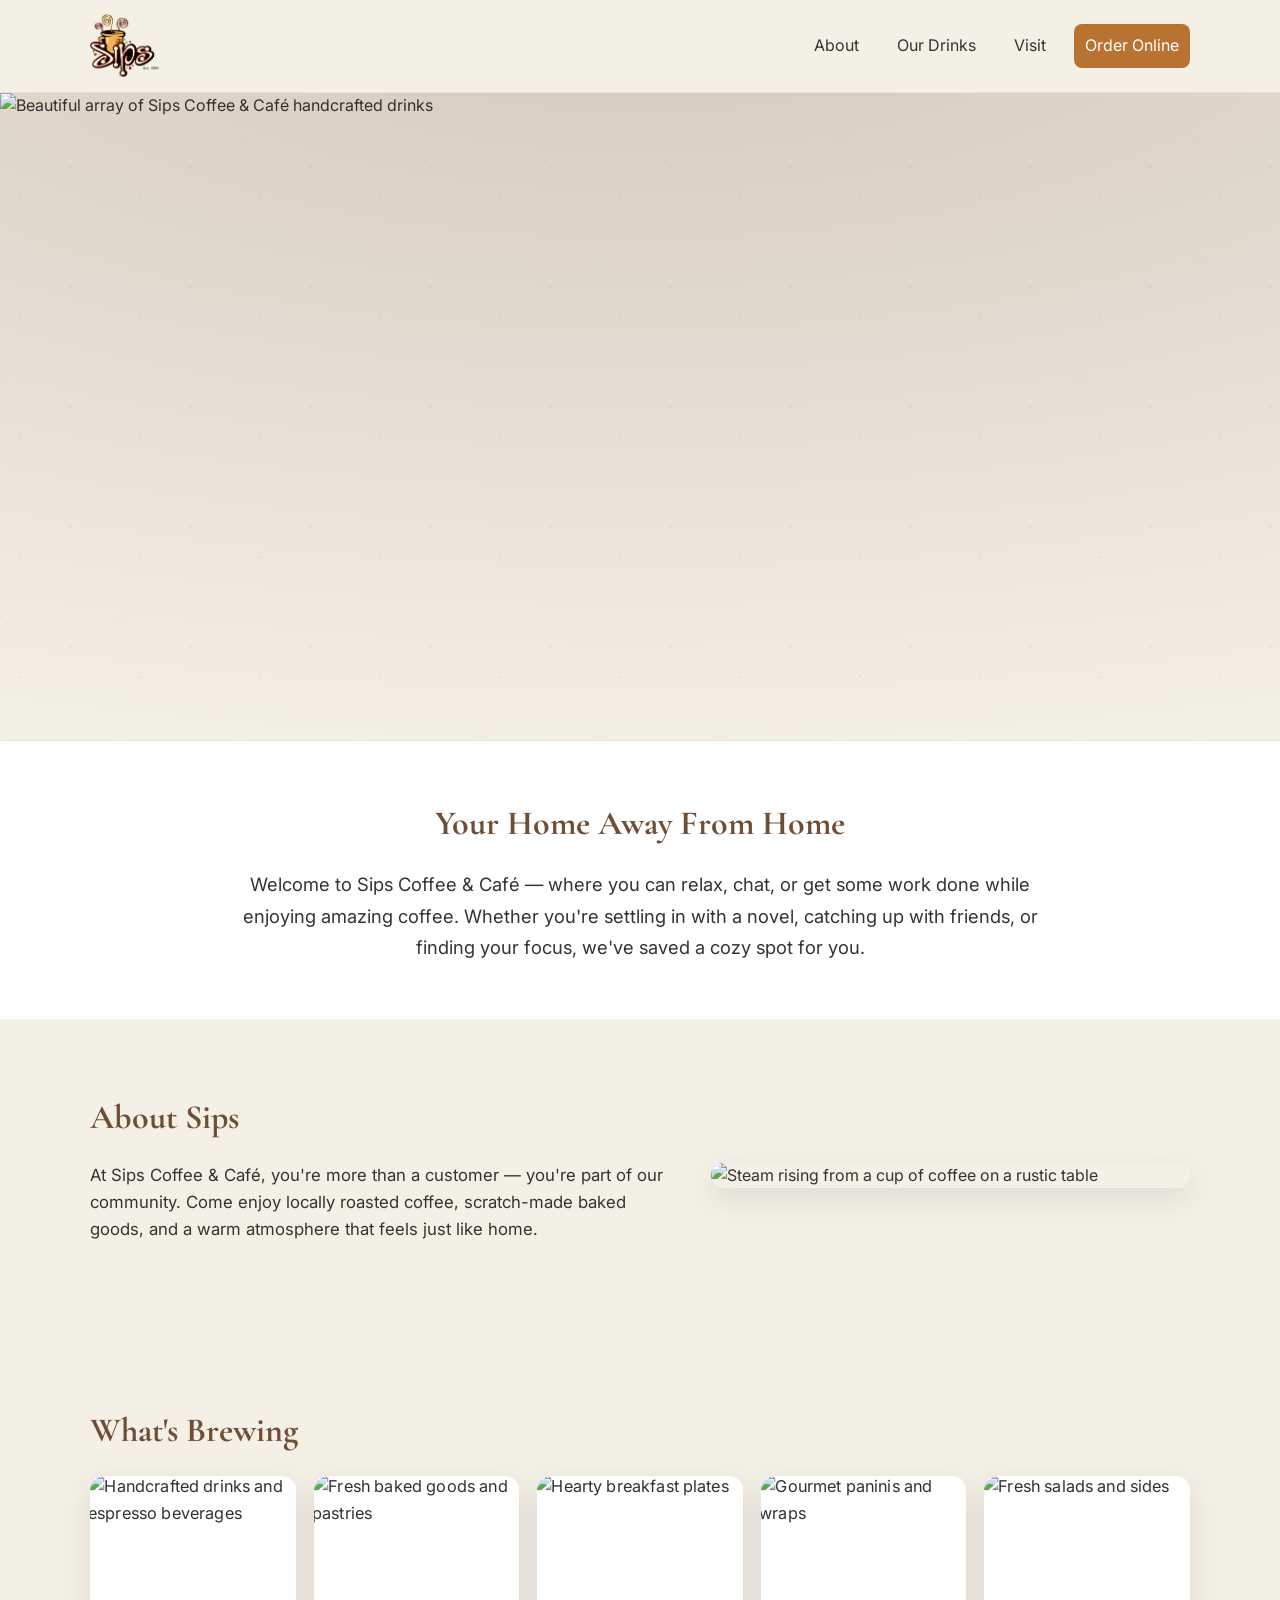
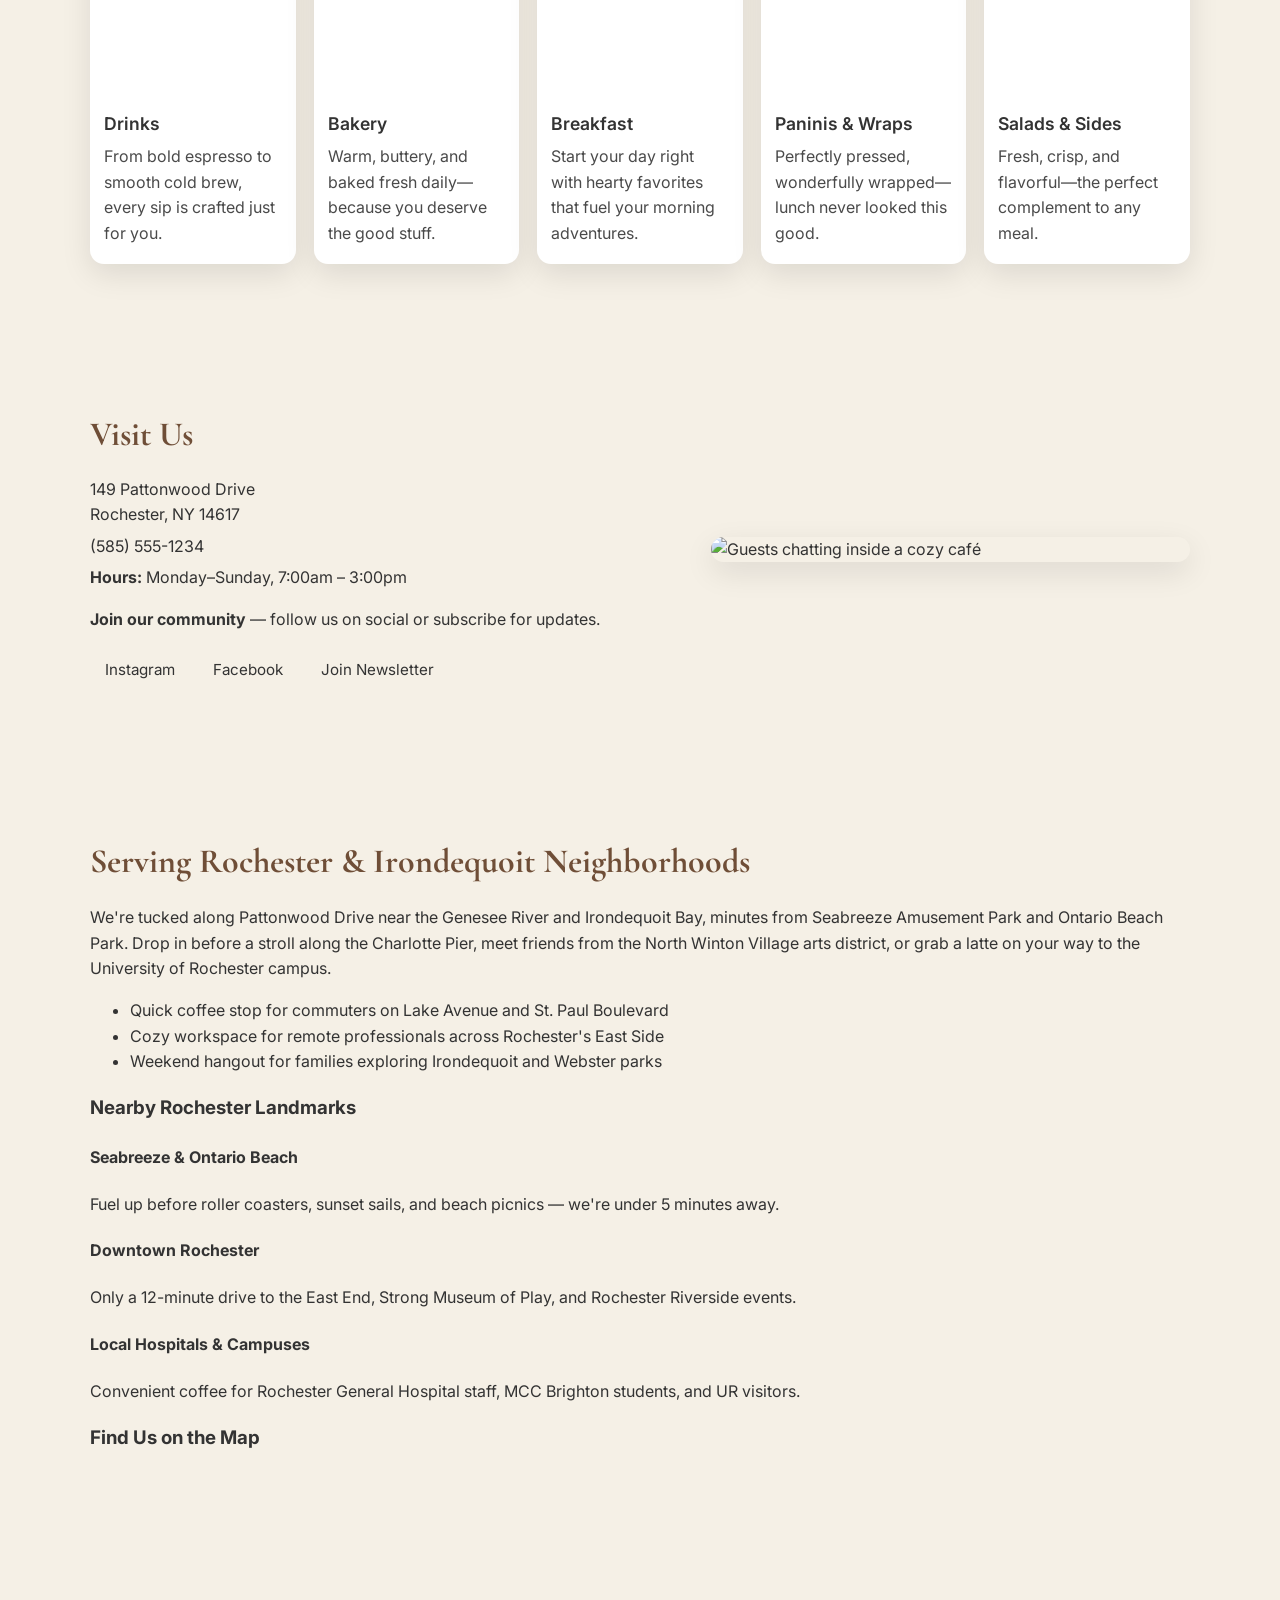
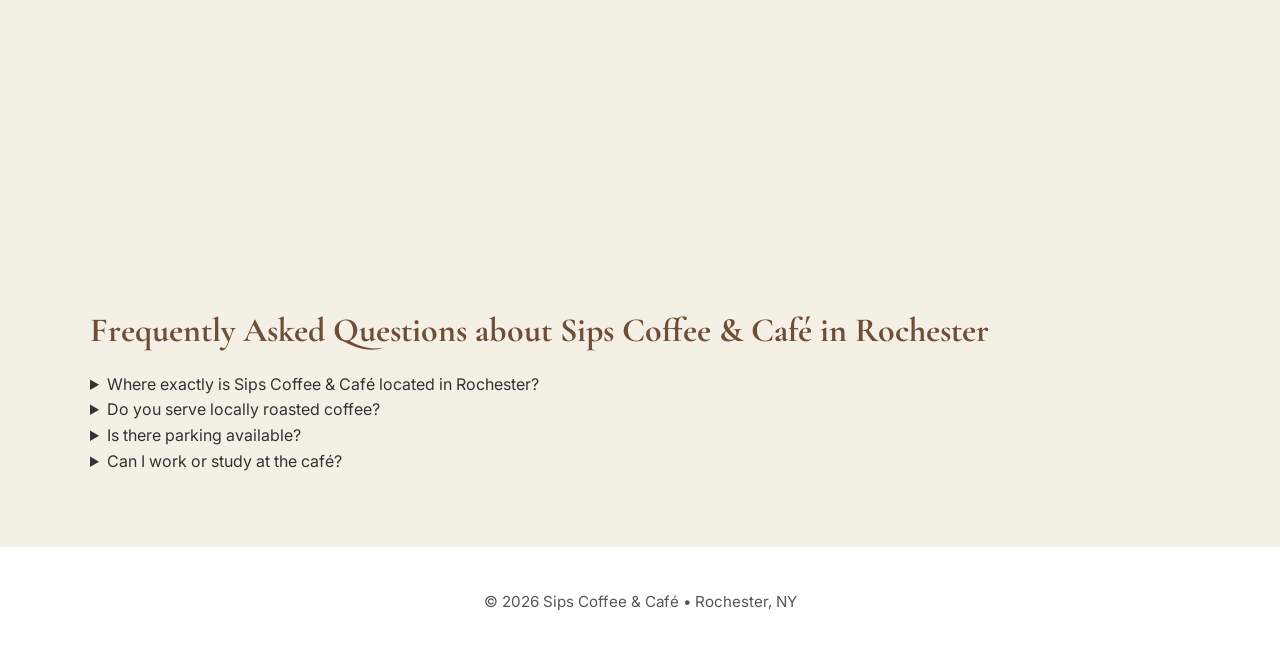
==== index.html @ d8c3a585 "Add Our Drinks page with category navigation and responsive design" ====
<!doctype html>
<html lang="en">
  <head>
    <meta charset="utf-8" />
    <meta name="viewport" content="width=device-width, initial-scale=1" />

    <title>Sips Coffee & Café | Rochester, NY</title>
    <meta name="description" content="Relax and enjoy the best coffee in Rochester, NY at Sips Coffee & Café — your cozy, local spot for coffee, baked goods, and community." />

    <!-- Open Graph -->
    <meta property="og:type" content="website" />
    <meta property="og:title" content="Sips Coffee & Café | Rochester, NY" />
    <meta property="og:description" content="Relax and enjoy the best coffee in Rochester, NY at Sips Coffee & Café — your cozy, local spot for coffee, baked goods, and community." />
    <meta property="og:image" content="https://images.squarespace-cdn.com/content/v1/5a4f8f5f18b27d28ce06d97a/1714240065670-7KUG1SI2833R4SL3O5CO/front-page-web.gif?format=1500w" />
    <meta property="og:url" content="https://sipscoffee.example.com/" />

    <!-- Fonts -->
    <link rel="preconnect" href="https://fonts.googleapis.com" />
    <link rel="preconnect" href="https://fonts.gstatic.com" crossorigin />
    <link href="https://fonts.googleapis.com/css2?family=Cormorant+Garamond:wght@400;500;600;700&family=Inter:wght@300;400;500;600;700&display=swap" rel="stylesheet" />

    <link rel="stylesheet" href="styles.css" />

    <!-- JSON-LD Local Business Schema -->
    <script type="application/ld+json">
{
  "@context": "https://schema.org",
  "@type": "CafeOrCoffeeShop",
  "name": "Sips Coffee & Café",
  "image": "https://images.squarespace-cdn.com/content/v1/5a4f8f5f18b27d28ce06d97a/1714240065670-7KUG1SI2833R4SL3O5CO/front-page-web.gif?format=1500w",
  "address": {
    "@type": "PostalAddress",
    "streetAddress": "149 Pattonwood Drive",
    "addressLocality": "Rochester",
    "addressRegion": "NY",
    "postalCode": "14617",
    "addressCountry": "US"
  },
  "telephone": "+1-585-555-1234",
  "url": "https://sipscoffee.example.com/",
  "openingHours": [
    "Mo-Su 07:00-15:00"
  ]
}
    </script>
  </head>
  <body>

    <header class="site-header">
      <div class="container header-inner">
        <a href="#home" class="brand" aria-label="Sips Coffee & Café Home">
          <img
            src="Sips-Logo.webp"
            alt="Sips Coffee & Café logo - Est. 2005"
            class="logo"
            width="200"
            height="auto"
            loading="eager"
          />
        </a>
        <nav class="main-nav" aria-label="Primary">
          <a href="#about">About</a>
          <a href="our-drinks.html">Our Drinks</a>
          <a href="#contact">Visit</a>
          <a class="btn cta" href="#contact">Order Online</a>
        </nav>
      </div>
    </header>

    <main id="home">
      <!-- Hero Section -->
      <section class="hero" aria-label="Welcome">
        <div class="hero-media parallax" role="img" aria-label="Sips Coffee & Café drinks"></div>
        <img
          class="hero-gif"
          src="https://images.squarespace-cdn.com/content/v1/5a4f8f5f18b27d28ce06d97a/1706208770520-O1GQ5DP51R4OTZ0PIMD6/drinks+web+pic+flat.jpg?format=1500w"
          alt="Beautiful array of Sips Coffee & Café handcrafted drinks"
          width="1920"
          height="1080"
          loading="eager"
        />
      </section>

      <!-- Welcome Message -->
      <section class="welcome-section section">
        <div class="container">
          <h2>Your Home Away From Home</h2>
          <p class="welcome-text">
            Welcome to Sips Coffee & Café — where you can relax, chat, or get some work done while enjoying amazing coffee. Whether you're settling in with a novel, catching up with friends, or finding your focus, we've saved a cozy spot for you.
          </p>
        </div>
      </section>

      <!-- About Section -->
      <section id="about" class="about section">
        <div class="container two-col">
          <div class="about-text">
            <h2>About Sips</h2>
            <p>
              At Sips Coffee & Café, you're more than a customer — you're part of our community. Come enjoy locally roasted coffee, scratch-made baked goods, and a warm atmosphere that feels just like home.
            </p>
          </div>
          <div class="about-media">
            <!-- Replace this placeholder with a real interior shot later -->
            <img src="https://images.unsplash.com/photo-1504753793650-d4a2b783c15e?w=900&q=80&auto=format&fit=crop" alt="Steam rising from a cup of coffee on a rustic table" class="rounded shadow" />
          </div>
        </div>
      </section>

      <!-- Menu Highlights -->
      <section id="menu" class="menu section">
        <div class="container">
          <h2>What's Brewing</h2>
          <div class="cards">
            <!-- Swap placeholder images with real menu photos later -->
            <article class="card">
              <div class="card-media">
                <img src="https://images.unsplash.com/photo-1511920170033-f8396924c348?w=800&q=80&auto=format&fit=crop" alt="Handcrafted drinks and espresso beverages" />
              </div>
              <div class="card-body">
                <h3>Drinks</h3>
                <p>From bold espresso to smooth cold brew, every sip is crafted just for you.</p>
              </div>
            </article>
            <article class="card">
              <div class="card-media">
                <img src="https://images.unsplash.com/photo-1509440159596-0249088772ff?w=800&q=80&auto=format&fit=crop" alt="Fresh baked goods and pastries" />
              </div>
              <div class="card-body">
                <h3>Bakery</h3>
                <p>Warm, buttery, and baked fresh daily—because you deserve the good stuff.</p>
              </div>
            </article>
            <article class="card">
              <div class="card-media">
                <img src="https://images.unsplash.com/photo-1525351484163-7529414344d8?w=800&q=80&auto=format&fit=crop" alt="Hearty breakfast plates" />
              </div>
              <div class="card-body">
                <h3>Breakfast</h3>
                <p>Start your day right with hearty favorites that fuel your morning adventures.</p>
              </div>
            </article>
            <article class="card">
              <div class="card-media">
                <img src="https://images.unsplash.com/photo-1509722747041-616f39b57569?w=800&q=80&auto=format&fit=crop" alt="Gourmet paninis and wraps" />
              </div>
              <div class="card-body">
                <h3>Paninis & Wraps</h3>
                <p>Perfectly pressed, wonderfully wrapped—lunch never looked this good.</p>
              </div>
            </article>
            <article class="card">
              <div class="card-media">
                <img src="https://images.unsplash.com/photo-1512621776951-a57141f2eefd?w=800&q=80&auto=format&fit=crop" alt="Fresh salads and sides" />
              </div>
              <div class="card-body">
                <h3>Salads & Sides</h3>
                <p>Fresh, crisp, and flavorful—the perfect complement to any meal.</p>
              </div>
            </article>
          </div>
        </div>
      </section>

      <!-- Community / Contact -->
      <section id="contact" class="contact section">
        <div class="container two-col">
          <div class="contact-info">
            <h2>Visit Us</h2>
            <p class="address">
              149 Pattonwood Drive<br />
              Rochester, NY 14617
            </p>
            <p class="phone"><a href="tel:+15855551234">(585) 555-1234</a></p>
            <p class="hours">
              <strong>Hours:</strong> Monday–Sunday, 7:00am – 3:00pm
            </p>
            <div class="community-cta">
              <p><strong>Join our community</strong> — follow us on social or subscribe for updates.</p>
              <div class="cta-row">
                <!-- Replace with real links later -->
                <a class="btn small" href="#">Instagram</a>
                <a class="btn small" href="#">Facebook</a>
                <a class="btn small" href="#">Join Newsletter</a>
              </div>
            </div>
          </div>
          <div class="contact-media">
            <img src="https://images.unsplash.com/photo-1521017432531-fbd92d768814?w=900&q=80&auto=format&fit=crop" alt="Guests chatting inside a cozy café" class="rounded shadow" />
          </div>
        </div>
      </section>

      <!-- Local SEO Section -->
      <section id="local" class="local section">
        <div class="container local-grid">
          <div>
            <h2>Serving Rochester &amp; Irondequoit Neighborhoods</h2>
            <p>
              We're tucked along Pattonwood Drive near the Genesee River and Irondequoit Bay, minutes from Seabreeze Amusement Park and Ontario Beach Park. Drop in before a stroll along the Charlotte Pier, meet friends from the North Winton Village arts district, or grab a latte on your way to the University of Rochester campus.
            </p>
            <ul class="local-list">
              <li>Quick coffee stop for commuters on Lake Avenue and St. Paul Boulevard</li>
              <li>Cozy workspace for remote professionals across Rochester's East Side</li>
              <li>Weekend hangout for families exploring Irondequoit and Webster parks</li>
            </ul>
          </div>
          <div>
            <h3>Nearby Rochester Landmarks</h3>
            <div class="local-cards">
              <article>
                <h4>Seabreeze &amp; Ontario Beach</h4>
                <p>Fuel up before roller coasters, sunset sails, and beach picnics — we're under 5 minutes away.</p>
              </article>
              <article>
                <h4>Downtown Rochester</h4>
                <p>Only a 12-minute drive to the East End, Strong Museum of Play, and Rochester Riverside events.</p>
              </article>
              <article>
                <h4>Local Hospitals &amp; Campuses</h4>
                <p>Convenient coffee for Rochester General Hospital staff, MCC Brighton students, and UR visitors.</p>
              </article>
            </div>
          </div>
          <div class="local-map">
            <h3>Find Us on the Map</h3>
            <iframe title="Map showing Sips Coffee & Café in Rochester NY" src="https://www.google.com/maps/embed?pb=!1m18!1m12!1m3!1d2910.930062196267!2d-77.60008952360789!3d43.238052871128854!2m3!1f0!2f0!3f0!3m2!1i1024!2i768!4f13.1!3m3!1m2!1s0x89d6c9c4cf0aba41%3A0x3f8d6b2f4c6418c3!2s149%20Pattonwood%20Dr%2C%20Rochester%2C%20NY%2014617!5e0!3m2!1sen!2sus!4v1730770580000!5m2!1sen!2sus" width="100%" height="280" style="border:0;" allowfullscreen="" loading="lazy" referrerpolicy="no-referrer-when-downgrade"></iframe>
          </div>
        </div>
      </section>

      <!-- FAQ Section -->
      <section id="faq" class="faq section">
        <div class="container">
          <h2>Frequently Asked Questions about Sips Coffee &amp; Café in Rochester</h2>
          <div class="faq-grid">
            <details>
              <summary>Where exactly is Sips Coffee &amp; Café located in Rochester?</summary>
              <p>You'll find us at 149 Pattonwood Drive, Rochester, NY 14617 — right where Irondequoit meets Charlotte near the mouth of the Genesee River.</p>
            </details>
            <details>
              <summary>Do you serve locally roasted coffee?</summary>
              <p>Yes! We partner with Rochester roasters for espresso, pour-overs, and seasonal blends. Ask about our current single-origin feature.</p>
            </details>
            <details>
              <summary>Is there parking available?</summary>
              <p>We offer free on-site parking and plenty of street parking on Pattonwood Drive, making it easy to grab coffee before heading to Seabreeze or Durand Beach.</p>
            </details>
            <details>
              <summary>Can I work or study at the café?</summary>
              <p>Absolutely. We have reliable Wi-Fi, plenty of outlets, and quiet morning hours — perfect for remote work, tutoring sessions, or studying for classes at MCC or RIT.</p>
            </details>
          </div>
        </div>
      </section>
    </main>

    <footer class="site-footer">
      <div class="container footer-inner">
        <p>© <span id="year"></span> Sips Coffee & Café • Rochester, NY</p>
      </div>
    </footer>

    <script src="scripts.js"></script>
  </body>
</html>
---- styles.css ----
/*
  Sips Coffee & Café — Styles
  - Cozy, rustic café vibe with warm browns, creams, copper accents
  - Headings: Cormorant Garamond (serif); Body: Inter (sans-serif)
  - Colors: coffee #6F4E37, cream #F5F0E6, copper #B87333, text #333333
*/

:root {
  --coffee: #6F4E37;
  --cream: #F5F0E6;
  --copper: #B87333;
  --charcoal: #333333;
  --shadow: 0 10px 30px rgba(0,0,0,0.1);
}

* { box-sizing: border-box; }
html, body { height: 100%; }
body {
  margin: 0;
  font-family: Inter, system-ui, -apple-system, Segoe UI, Roboto, Helvetica, Arial, sans-serif;
  color: var(--charcoal);
  background: var(--cream);
  line-height: 1.6;
}

img { display: block; max-width: 100%; height: auto; }
a { color: inherit; text-decoration: none; }

.container {
  width: min(1100px, 92vw);
  margin: 0 auto;
}

/* Header */
.site-header {
  position: sticky;
  top: 0;
  z-index: 20;
  background: rgba(245, 240, 230, 0.95);
  backdrop-filter: blur(6px);
  border-bottom: 1px solid rgba(0,0,0,0.05);
}
.header-inner {
  display: flex;
  align-items: center;
  justify-content: space-between;
  padding: 14px 0;
  position: relative;
  z-index: 2;
}
.logo { height: 64px; width: auto; }
.main-nav { display: flex; gap: 18px; align-items: center; }
.main-nav a { padding: 8px 10px; border-radius: 8px; }

.main-nav a:hover { background: rgba(0,0,0,0.05); }

/* Inline SVG coffee pots */
.coffee-pot { position: absolute; top: 2px; width: 110px; height: 80px; pointer-events: none; z-index: 1; }
.coffee-pot.left { left: 8px; animation: potTiltLeft 6s ease-in-out infinite; transform-origin: 35px 28px; }
.coffee-pot.right { right: 8px; animation: potTiltRight 6s ease-in-out infinite; transform-origin: calc(100% - 35px) 28px; }
@keyframes potTiltLeft { 0%,100% { transform: rotate(-16deg); } 50% { transform: rotate(-22deg); } }
@keyframes potTiltRight { 0%,100% { transform: rotate(16deg); } 50% { transform: rotate(22deg); } }

/* Coffee Pot Canvases in Header */
.coffee-pot-canvas {
  position: absolute;
  top: 0;
  width: 120px;
  height: 100%;
  pointer-events: none;
  z-index: 1;
}
.coffee-pot-canvas.left { left: 0; }
.coffee-pot-canvas.right { right: 0; }

.btn {
  display: inline-block;
  border-radius: 999px;
  padding: 10px 18px;
  border: 1px solid transparent;
  transition: transform .2s ease, background-color .2s ease, color .2s ease, border-color .2s ease, box-shadow .2s ease;
}
.btn.small { padding: 8px 14px; font-size: 0.95rem; }
.btn.primary { background: var(--coffee); color: #fff; box-shadow: var(--shadow); }
.btn.primary:hover { transform: translateY(-1px); background: #5e402f; }
.btn.ghost { border-color: var(--coffee); color: var(--coffee); }
.btn.ghost:hover { background: rgba(111, 78, 55, 0.08); }
.btn.cta { background: var(--copper); color: #fff; }
.btn.cta:hover { background: #a46329; transform: translateY(-1px); }

/* Hero */
.hero {
  position: relative;
  min-height: clamp(64vh, 72vh, 88vh);
  display: grid;
  place-items: center;
  overflow: hidden;
  border-bottom: 1px solid rgba(0,0,0,0.06);
}
.hero-media {
  position: absolute;
  inset: 0;
  background-image: radial-gradient(2000px 800px at 50% -20%, rgba(111, 78, 55, 0.25), transparent),
                    url('data:image/svg+xml;utf8,<svg xmlns="http://www.w3.org/2000/svg" width="120" height="120" viewBox="0 0 120 120"><defs><pattern id="grain" patternUnits="userSpaceOnUse" width="120" height="120"><rect width="120" height="120" fill="%23F5F0E6"/><g opacity="0.07"><circle cx="20" cy="20" r="1"/><circle cx="40" cy="80" r="1"/><circle cx="90" cy="50" r="1"/></g></pattern></defs><rect width="120" height="120" fill="url(%23grain)"/></svg>');
  background-size: cover, 120px 120px;
  background-position: center;
  transform: translateZ(0);
}
.hero-gif {
  position: absolute;
  inset: 0;
  width: 100%;
  height: 100%;
  object-fit: cover;
  opacity: 0;
  animation: heroFadeSlide 1200ms ease-out forwards;
  filter: contrast(1.03) saturate(1.02);
}
@keyframes heroFadeSlide {
  from { opacity: 0; transform: scale(1.06) translateY(18px); }
  to { opacity: 1; transform: scale(1) translateY(0); }
}

/* Sections */
.section { padding: 72px 0; }
.section h2 {
  font-family: 'Cormorant Garamond', serif;
  font-size: clamp(1.6rem, 1.4vw + 1rem, 2.2rem);
  margin: 0 0 14px 0;
  color: var(--coffee);
}
.two-col { display: grid; grid-template-columns: 1.1fr 0.9fr; gap: clamp(18px, 4vw, 36px); align-items: center; }
.rounded { border-radius: 14px; }
.shadow { box-shadow: var(--shadow); }

/* Welcome Section */
.welcome-section {
  background: #fff;
  text-align: center;
  padding: 56px 0;
}
.welcome-section h2 {
  margin-bottom: 18px;
}
.welcome-text {
  font-size: 1.15rem;
  line-height: 1.7;
  max-width: 820px;
  margin: 0 auto;
  color: var(--charcoal);
}

.about .about-text p { font-size: 1.05rem; }

/* Menu Cards */
.menu .cards {
  margin-top: 18px;
  display: grid;
  grid-template-columns: repeat(5, 1fr);
  gap: 18px;
}
.card {
  background: #fff;
  border-radius: 14px;
  overflow: hidden;
  box-shadow: var(--shadow);
  transition: transform .25s ease, box-shadow .25s ease;
}
.card:hover { transform: translateY(-4px); box-shadow: 0 14px 40px rgba(0,0,0,0.12); }
.card-media { position: relative; overflow: hidden; }
.card-media img { width: 100%; height: 220px; object-fit: cover; transform: scale(1.02); transition: transform .4s ease, filter .4s ease; filter: saturate(1.02) contrast(1.02); }
.card:hover .card-media img { transform: scale(1.08); filter: saturate(1.08) contrast(1.06); }
.card-body { padding: 14px 14px 18px 14px; }
.card-body h3 { margin: 0 0 6px 0; font-size: 1.1rem; font-weight: 600; }
.card-body p { margin: 0; color: #4a4a4a; }

/* Contact */
.contact .address, .contact .phone, .contact .hours { margin: 6px 0; }
.cta-row { display: flex; gap: 8px; flex-wrap: wrap; margin-top: 10px; }

/* Footer */
.site-footer { border-top: 1px solid rgba(0,0,0,0.06); padding: 28px 0; background: #fff; }
.footer-inner { text-align: center; color: #555; font-size: 0.95rem; }

/* Silky Coffee Pour Canvas */
#coffee-spill {
  position: absolute;
  top: 0;
  left: 0;
  right: 0;
  height: 100%;
  width: 100%;
  z-index: 1;
  pointer-events: none;
  opacity: 0.75;
}

/* Parallax subtle effect for hero on scroll */
.parallax { will-change: transform; }

/* CSS-based silky spill overlay */
#coffee-spill-css { position: absolute; inset: 0; z-index: 1; pointer-events: none; }

/* Main blob flowing downward (clip-path polygon anim) */
.spill-blob {
  position: absolute;
  top: -10vh;
  left: 0;
  width: 100%;
  height: 80vh;
  background: radial-gradient(120% 80% at 50% 0%, rgba(184, 115, 51, 0.35), rgba(111, 78, 55, 0.85) 35%, rgba(111, 78, 55, 0.95) 60%, rgba(70, 45, 33, 0.9) 100%);
  clip-path: polygon(0% 0%, 100% 0%, 100% 8%, 85% 10%, 70% 14%, 58% 12%, 45% 18%, 35% 16%, 22% 20%, 10% 14%, 0% 16%);
  animation: spillDown 14s ease-in-out infinite;
  mix-blend-mode: multiply;
}
@keyframes spillDown {
  0% {
    transform: translateY(0);
    clip-path: polygon(0% 0%, 100% 0%, 100% 8%, 85% 10%, 70% 14%, 58% 12%, 45% 18%, 35% 16%, 22% 20%, 10% 14%, 0% 16%);
  }
  33% {
    transform: translateY(4vh);
    clip-path: polygon(0% 0%, 100% 0%, 100% 10%, 86% 12%, 71% 16%, 57% 14%, 44% 20%, 33% 18%, 20% 24%, 9% 18%, 0% 20%);
  }
  66% {
    transform: translateY(9vh);
    clip-path: polygon(0% 0%, 100% 0%, 100% 12%, 87% 14%, 72% 18%, 59% 16%, 46% 22%, 36% 20%, 23% 26%, 11% 20%, 0% 22%);
  }
  100% {
    transform: translateY(14vh);
    clip-path: polygon(0% 0%, 100% 0%, 100% 14%, 88% 16%, 73% 20%, 60% 18%, 47% 24%, 37% 22%, 24% 28%, 12% 22%, 0% 24%);
  }
}

/* Side streams originating near pots */
.spill-stream {
  position: absolute;
  top: 6vh;
  width: 7vw;
  height: 100%;
  background: linear-gradient(to right, rgba(111,78,55,0.2), rgba(111,78,55,0.9), rgba(111,78,55,0.2));
  filter: blur(0.2px);
  mix-blend-mode: multiply;
  opacity: 0.8;
}
.spill-stream.left { left: 0; clip-path: polygon(0% 0%, 60% 2%, 80% 8%, 70% 16%, 75% 28%, 70% 38%, 65% 52%, 70% 64%, 66% 78%, 60% 100%, 0% 100%); animation: streamSwayL 8s ease-in-out infinite; }
.spill-stream.right { right: 0; clip-path: polygon(40% 2%, 100% 0%, 100% 100%, 40% 100%, 45% 78%, 39% 64%, 45% 52%, 40% 38%, 45% 28%, 40% 16%, 20% 8%); animation: streamSwayR 8s ease-in-out infinite; }
@keyframes streamSwayL { 0%,100% { transform: translateX(0); } 50% { transform: translateX(0.6vw); } }
@keyframes streamSwayR { 0%,100% { transform: translateX(0); } 50% { transform: translateX(-0.6vw); } }

/* Small drips near the bottom of hero */
.spill-drips { position: absolute; bottom: 4vh; left: 0; width: 100%; height: 10vh; overflow: visible; }
.spill-drips span {
  position: absolute;
  bottom: 0;
  width: 10px; height: 10px;
  border-radius: 50%;
  background: radial-gradient(circle at 30% 30%, rgba(184,115,51,0.8), rgba(111,78,55,0.95));
  opacity: 0;
  animation: drip 3.6s ease-in infinite;
}
.spill-drips span:nth-child(1) { left: 5%;  animation-delay: .4s; }
.spill-drips span:nth-child(2) { left: 11%; animation-delay: 1.2s; }
.spill-drips span:nth-child(3) { left: 88%; animation-delay: .8s; }
.spill-drips span:nth-child(4) { left: 93%; animation-delay: 1.6s; }
.spill-drips span:nth-child(5) { left: 50%; animation-delay: 2.2s; }
@keyframes drip {
  0% { transform: translateY(0) scale(0.8); opacity: 0; }
  20% { opacity: 1; }
  80% { opacity: 1; }
  100% { transform: translateY(14vh) scale(1); opacity: 0; }
}

/* Responsive */
@media (max-width: 1200px) {
  .menu .cards { grid-template-columns: repeat(3, 1fr); }
}
@media (max-width: 820px) {
  .two-col { grid-template-columns: 1fr; }
  .menu .cards { grid-template-columns: repeat(2, 1fr); }
  .header-inner { padding: 12px 0; }
  .logo { height: 52px; }
  .welcome-text { font-size: 1.08rem; }
}
@media (max-width: 540px) {
  .menu .cards { grid-template-columns: 1fr; }
  .hero-ctas { gap: 10px; }
  .btn { padding: 10px 16px; }
  .logo { height: 48px; }
  .main-nav { gap: 12px; }
  .welcome-text { font-size: 1.02rem; }
}
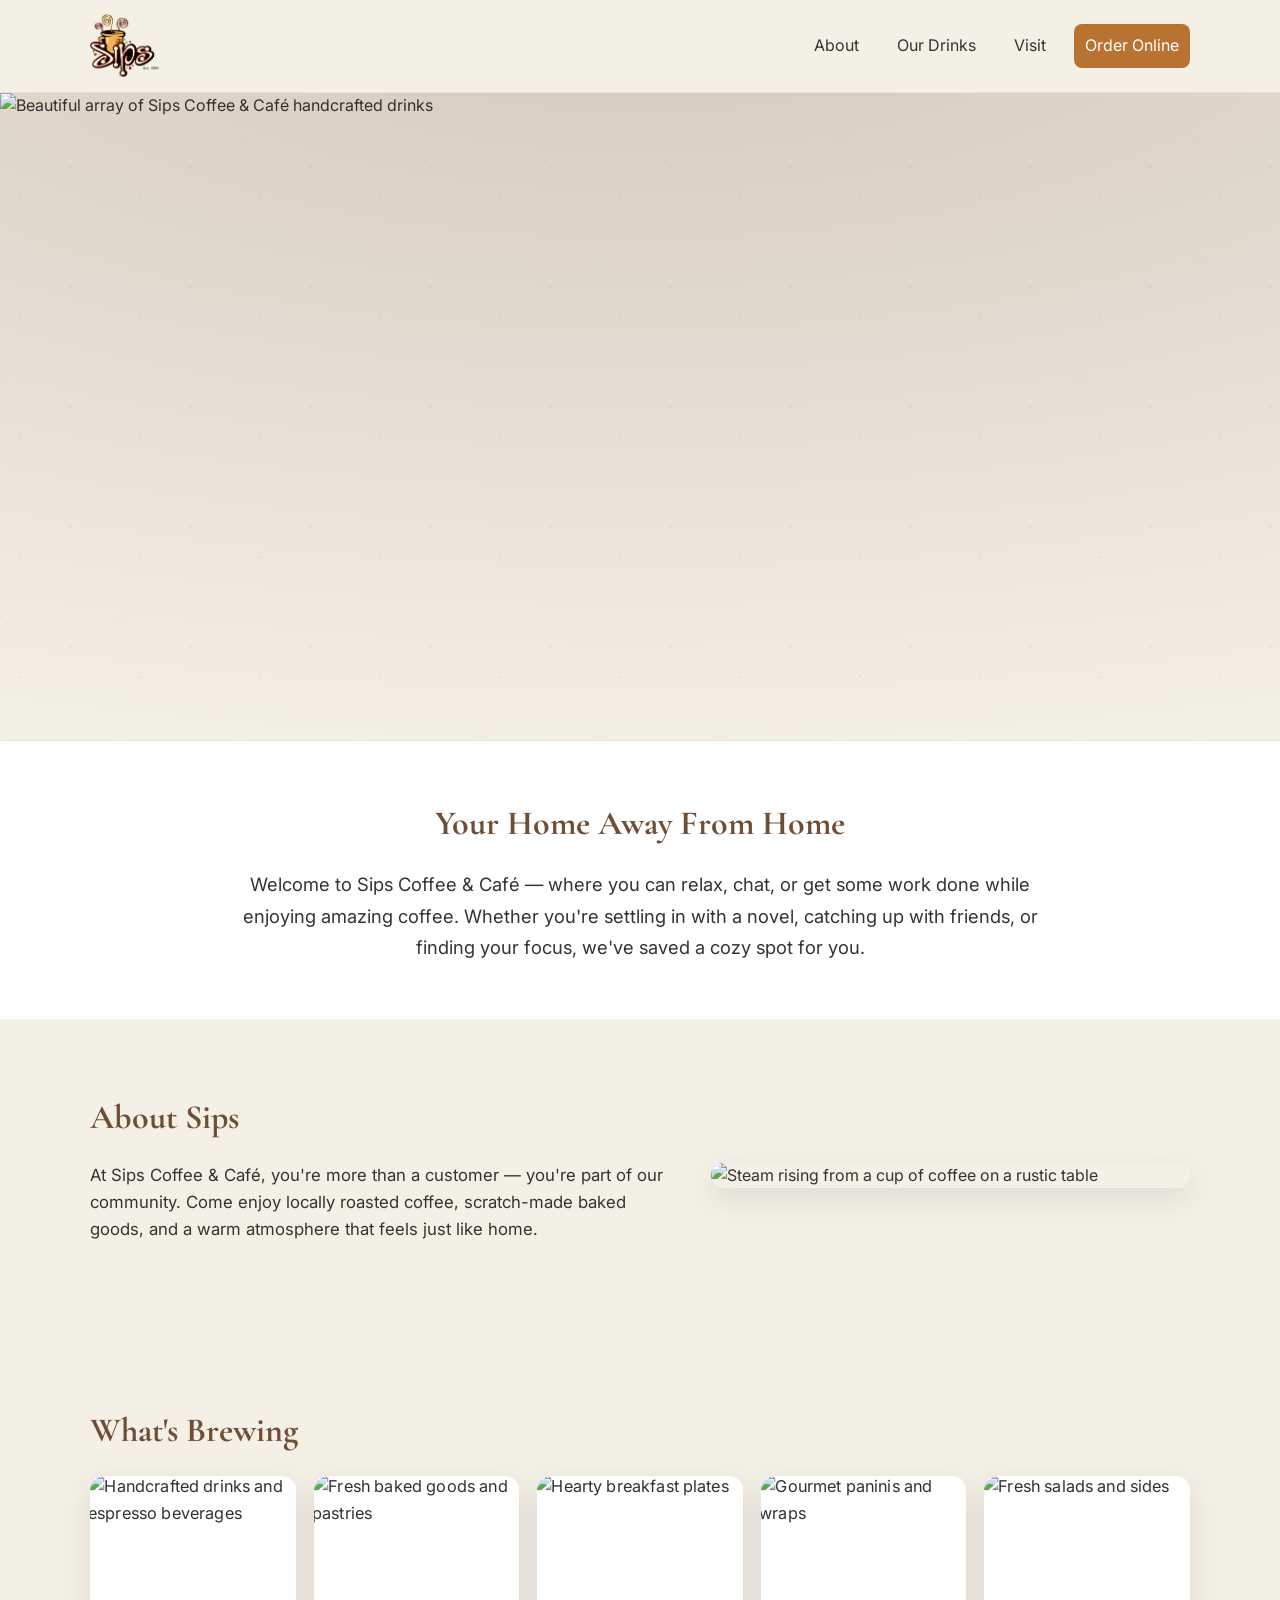
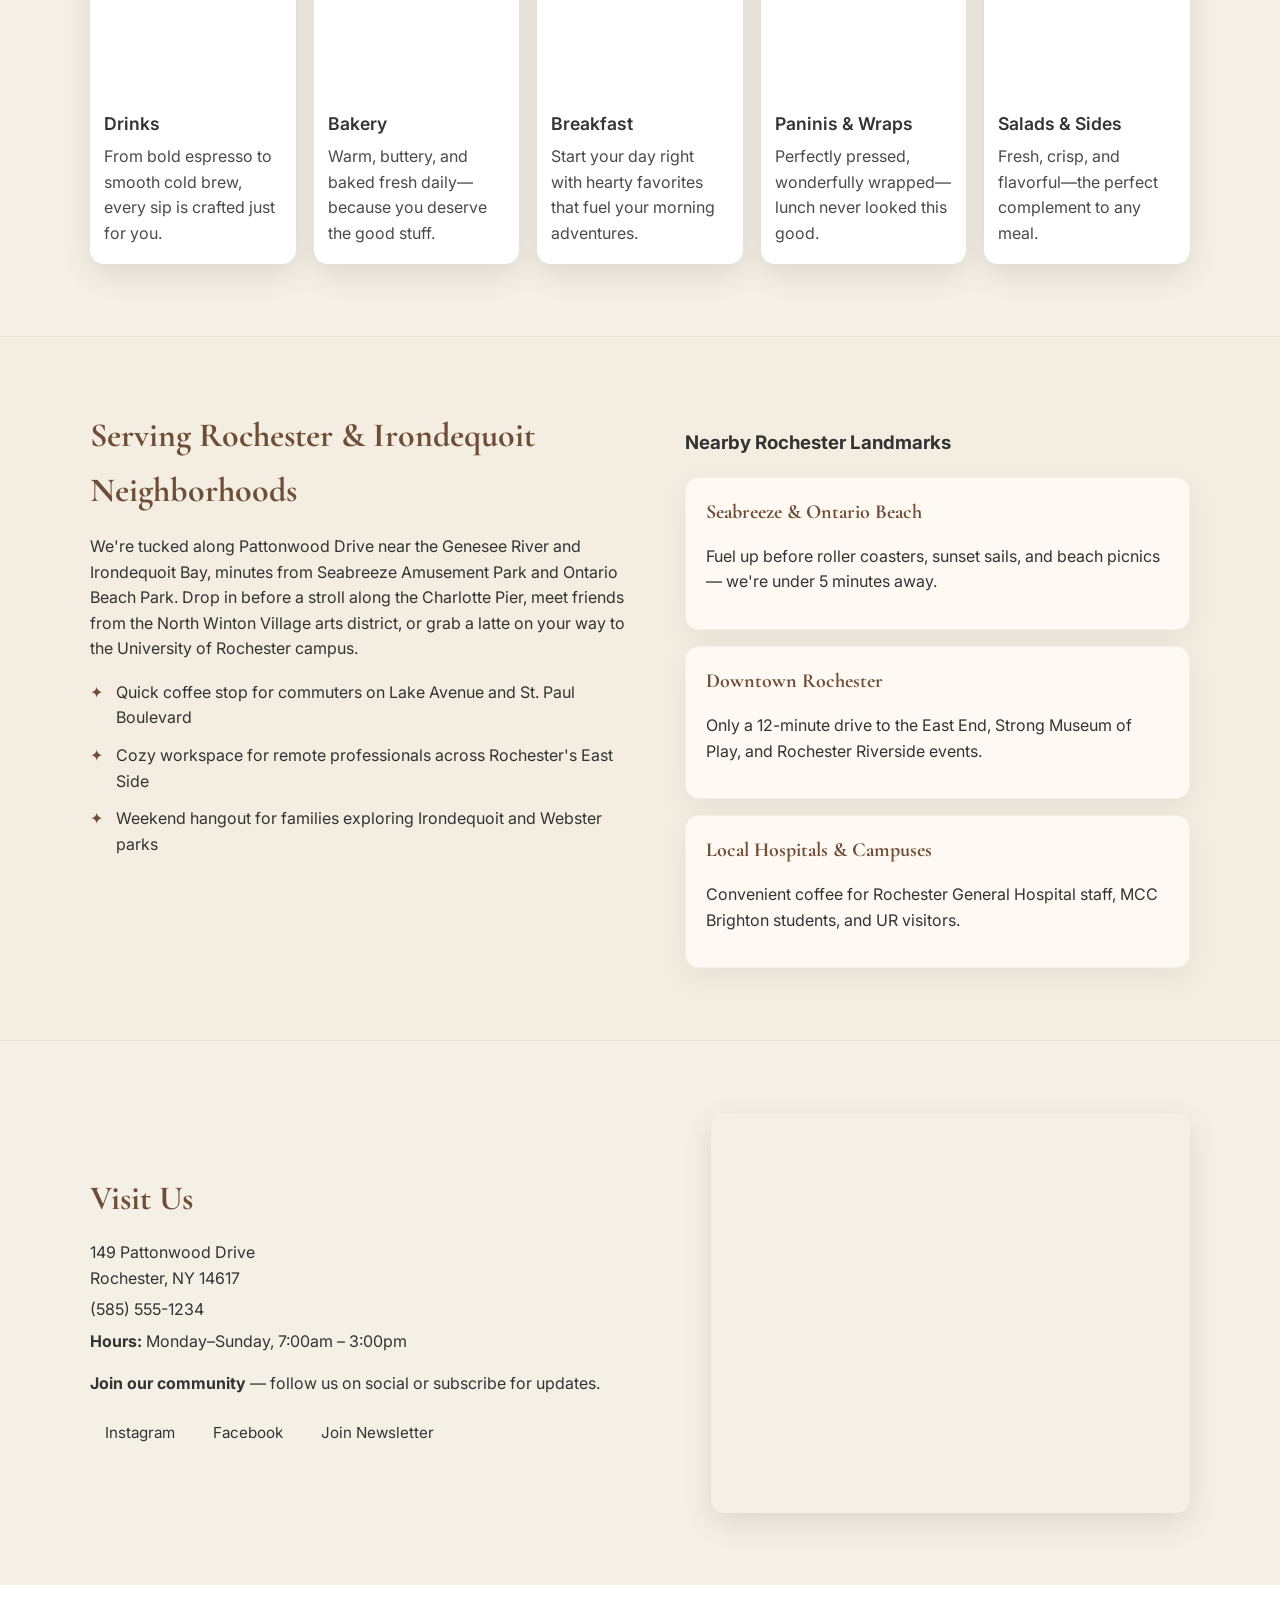
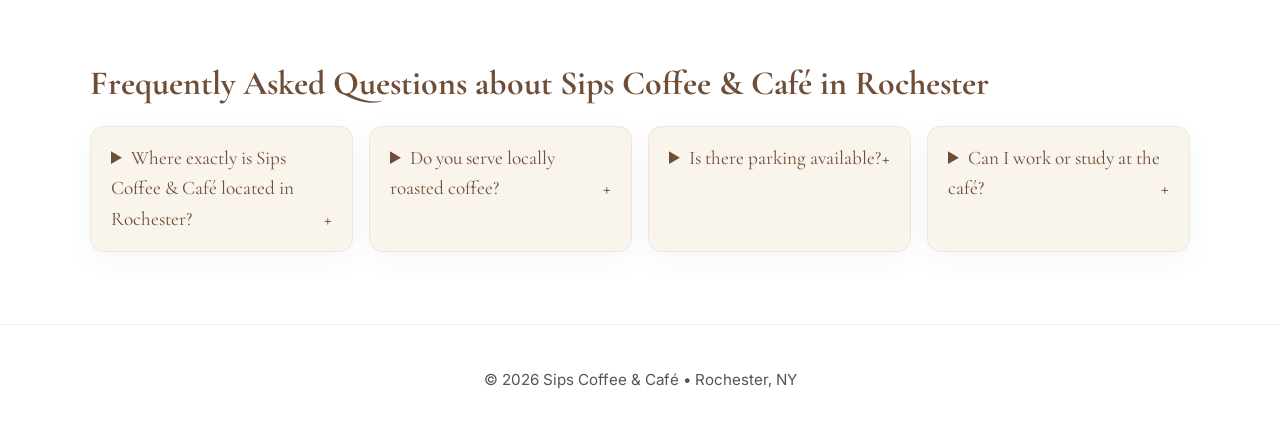
==== commit d79c7e5a: "Update landing page: reorder sections and replace contact image with map" ====
--- a/index.html
+++ b/index.html
@@ -162,35 +162,6 @@
         </div>
       </section>
 
-      <!-- Community / Contact -->
-      <section id="contact" class="contact section">
-        <div class="container two-col">
-          <div class="contact-info">
-            <h2>Visit Us</h2>
-            <p class="address">
-              149 Pattonwood Drive<br />
-              Rochester, NY 14617
-            </p>
-            <p class="phone"><a href="tel:+15855551234">(585) 555-1234</a></p>
-            <p class="hours">
-              <strong>Hours:</strong> Monday–Sunday, 7:00am – 3:00pm
-            </p>
-            <div class="community-cta">
-              <p><strong>Join our community</strong> — follow us on social or subscribe for updates.</p>
-              <div class="cta-row">
-                <!-- Replace with real links later -->
-                <a class="btn small" href="#">Instagram</a>
-                <a class="btn small" href="#">Facebook</a>
-                <a class="btn small" href="#">Join Newsletter</a>
-              </div>
-            </div>
-          </div>
-          <div class="contact-media">
-            <img src="https://images.unsplash.com/photo-1521017432531-fbd92d768814?w=900&q=80&auto=format&fit=crop" alt="Guests chatting inside a cozy café" class="rounded shadow" />
-          </div>
-        </div>
-      </section>
-
       <!-- Local SEO Section -->
       <section id="local" class="local section">
         <div class="container local-grid">
@@ -222,9 +193,34 @@
               </article>
             </div>
           </div>
-          <div class="local-map">
-            <h3>Find Us on the Map</h3>
-            <iframe title="Map showing Sips Coffee & Café in Rochester NY" src="https://www.google.com/maps/embed?pb=!1m18!1m12!1m3!1d2910.930062196267!2d-77.60008952360789!3d43.238052871128854!2m3!1f0!2f0!3f0!3m2!1i1024!2i768!4f13.1!3m3!1m2!1s0x89d6c9c4cf0aba41%3A0x3f8d6b2f4c6418c3!2s149%20Pattonwood%20Dr%2C%20Rochester%2C%20NY%2014617!5e0!3m2!1sen!2sus!4v1730770580000!5m2!1sen!2sus" width="100%" height="280" style="border:0;" allowfullscreen="" loading="lazy" referrerpolicy="no-referrer-when-downgrade"></iframe>
+        </div>
+      </section>
+
+      <!-- Community / Contact -->
+      <section id="contact" class="contact section">
+        <div class="container two-col">
+          <div class="contact-info">
+            <h2>Visit Us</h2>
+            <p class="address">
+              149 Pattonwood Drive<br />
+              Rochester, NY 14617
+            </p>
+            <p class="phone"><a href="tel:+15855551234">(585) 555-1234</a></p>
+            <p class="hours">
+              <strong>Hours:</strong> Monday–Sunday, 7:00am – 3:00pm
+            </p>
+            <div class="community-cta">
+              <p><strong>Join our community</strong> — follow us on social or subscribe for updates.</p>
+              <div class="cta-row">
+                <!-- Replace with real links later -->
+                <a class="btn small" href="#">Instagram</a>
+                <a class="btn small" href="#">Facebook</a>
+                <a class="btn small" href="#">Join Newsletter</a>
+              </div>
+            </div>
+          </div>
+          <div class="contact-media">
+            <iframe title="Map showing Sips Coffee & Café in Rochester NY" src="https://www.google.com/maps/embed?pb=!1m18!1m12!1m3!1d2910.930062196267!2d-77.60008952360789!3d43.238052871128854!2m3!1f0!2f0!3f0!3m2!1i1024!2i768!4f13.1!3m3!1m2!1s0x89d6c9c4cf0aba41%3A0x3f8d6b2f4c6418c3!2s149%20Pattonwood%20Dr%2C%20Rochester%2C%20NY%2014617!5e0!3m2!1sen!2sus!4v1730770580000!5m2!1sen!2sus" class="rounded shadow" style="border:0; width: 100%; height: 100%; min-height: 400px;" allowfullscreen="" loading="lazy" referrerpolicy="no-referrer-when-downgrade"></iframe>
           </div>
         </div>
       </section>
--- a/styles.css
+++ b/styles.css
@@ -54,24 +54,6 @@
 
 .main-nav a:hover { background: rgba(0,0,0,0.05); }
 
-/* Inline SVG coffee pots */
-.coffee-pot { position: absolute; top: 2px; width: 110px; height: 80px; pointer-events: none; z-index: 1; }
-.coffee-pot.left { left: 8px; animation: potTiltLeft 6s ease-in-out infinite; transform-origin: 35px 28px; }
-.coffee-pot.right { right: 8px; animation: potTiltRight 6s ease-in-out infinite; transform-origin: calc(100% - 35px) 28px; }
-@keyframes potTiltLeft { 0%,100% { transform: rotate(-16deg); } 50% { transform: rotate(-22deg); } }
-@keyframes potTiltRight { 0%,100% { transform: rotate(16deg); } 50% { transform: rotate(22deg); } }
-
-/* Coffee Pot Canvases in Header */
-.coffee-pot-canvas {
-  position: absolute;
-  top: 0;
-  width: 120px;
-  height: 100%;
-  pointer-events: none;
-  z-index: 1;
-}
-.coffee-pot-canvas.left { left: 0; }
-.coffee-pot-canvas.right { right: 0; }
 
 .btn {
   display: inline-block;
@@ -152,6 +134,16 @@
 
 .about .about-text p { font-size: 1.05rem; }
 
+/* About media */
+.about-media img,
+.about-media video {
+  width: 100%;
+  height: auto;
+  display: block;
+  object-fit: cover;
+  max-height: 400px;
+}
+
 /* Menu Cards */
 .menu .cards {
   margin-top: 18px;
@@ -177,99 +169,223 @@
 /* Contact */
 .contact .address, .contact .phone, .contact .hours { margin: 6px 0; }
 .cta-row { display: flex; gap: 8px; flex-wrap: wrap; margin-top: 10px; }
+.contact-media { position: relative; width: 100%; }
+.contact-media iframe { display: block; }
+
+/* Local SEO Section */
+.local {
+  background: #f4ede2;
+  border-top: 1px solid rgba(0,0,0,0.05);
+  border-bottom: 1px solid rgba(0,0,0,0.05);
+}
+.local-grid {
+  display: grid;
+  grid-template-columns: 1.1fr 1fr;
+  gap: clamp(24px, 4vw, 40px);
+  align-items: start;
+}
+.local-list {
+  list-style: none;
+  padding: 0;
+  margin: 18px 0 0 0;
+}
+.local-list li {
+  margin-bottom: 12px;
+  padding-left: 26px;
+  position: relative;
+  font-size: 1rem;
+}
+.local-list li::before {
+  content: "✦";
+  position: absolute;
+  left: 0;
+  top: 0;
+  color: var(--coffee);
+}
+.local-cards {
+  display: grid;
+  gap: 16px;
+}
+.local-cards article {
+  background: #fff9f3;
+  border-radius: 14px;
+  padding: 18px 20px;
+  box-shadow: 0 10px 30px rgba(0,0,0,0.06);
+  border: 1px solid rgba(0,0,0,0.04);
+}
+.local-cards h4 {
+  margin: 0 0 8px 0;
+  font-family: 'Cormorant Garamond', serif;
+  font-size: 1.25rem;
+  color: var(--coffee);
+}
+.local-map {
+  max-width: 500px;
+  margin: 0 auto;
+}
+
+.local-map h3 {
+  text-align: center;
+  margin-bottom: 20px;
+  font-family: 'Cormorant Garamond', serif;
+  font-size: 1.8rem;
+  font-weight: 600;
+  color: var(--coffee);
+}
+
+.local-map iframe {
+  border-radius: 14px;
+  box-shadow: 0 12px 36px rgba(0,0,0,0.15);
+  width: 100%;
+  height: 375px;
+}
+
+/* FAQ Section */
+.faq {
+  background: #fff;
+}
+.faq-grid {
+  display: grid;
+  gap: 16px;
+  grid-template-columns: repeat(auto-fit, minmax(260px, 1fr));
+}
+.faq details {
+  background: #f9f4ec;
+  border-radius: 14px;
+  padding: 16px 20px;
+  border: 1px solid rgba(0,0,0,0.05);
+  box-shadow: 0 8px 30px rgba(0,0,0,0.04);
+}
+.faq summary {
+  font-family: 'Cormorant Garamond', serif;
+  font-size: 1.2rem;
+  color: var(--coffee);
+  cursor: pointer;
+}
+.faq summary::-webkit-details-marker { display: none; }
+.faq summary::after {
+  content: '+';
+  float: right;
+  font-weight: 600;
+}
+.faq details[open] summary::after {
+  content: '–';
+}
+.faq details p {
+  margin: 12px 0 0 0;
+  line-height: 1.7;
+}
+
+/* Local SEO Section */
+.local {
+  background: #f4ede2;
+  border-top: 1px solid rgba(0,0,0,0.05);
+  border-bottom: 1px solid rgba(0,0,0,0.05);
+}
+.local-grid {
+  display: grid;
+  grid-template-columns: 1.1fr 1fr;
+  gap: clamp(24px, 4vw, 40px);
+  align-items: start;
+}
+.local-list {
+  list-style: none;
+  padding: 0;
+  margin: 18px 0 0 0;
+}
+.local-list li {
+  margin-bottom: 12px;
+  padding-left: 26px;
+  position: relative;
+  font-size: 1rem;
+}
+.local-list li::before {
+  content: "✦";
+  position: absolute;
+  left: 0;
+  top: 0;
+  color: var(--coffee);
+}
+.local-cards {
+  display: grid;
+  gap: 16px;
+}
+.local-cards article {
+  background: #fff9f3;
+  border-radius: 14px;
+  padding: 18px 20px;
+  box-shadow: 0 10px 30px rgba(0,0,0,0.06);
+  border: 1px solid rgba(0,0,0,0.04);
+}
+.local-cards h4 {
+  margin: 0 0 8px 0;
+  font-family: 'Cormorant Garamond', serif;
+  font-size: 1.25rem;
+  color: var(--coffee);
+}
+.local-map {
+  max-width: 500px;
+  margin: 0 auto;
+}
+
+.local-map h3 {
+  text-align: center;
+  margin-bottom: 20px;
+  font-family: 'Cormorant Garamond', serif;
+  font-size: 1.8rem;
+  font-weight: 600;
+  color: var(--coffee);
+}
+
+.local-map iframe {
+  border-radius: 14px;
+  box-shadow: 0 12px 36px rgba(0,0,0,0.15);
+  width: 100%;
+  height: 375px;
+}
+
+/* FAQ Section */
+.faq {
+  background: #fff;
+}
+.faq-grid {
+  display: grid;
+  gap: 16px;
+  grid-template-columns: repeat(auto-fit, minmax(260px, 1fr));
+}
+.faq details {
+  background: #f9f4ec;
+  border-radius: 14px;
+  padding: 16px 20px;
+  border: 1px solid rgba(0,0,0,0.05);
+  box-shadow: 0 8px 30px rgba(0,0,0,0.04);
+}
+.faq summary {
+  font-family: 'Cormorant Garamond', serif;
+  font-size: 1.2rem;
+  color: var(--coffee);
+  cursor: pointer;
+}
+.faq summary::-webkit-details-marker { display: none; }
+.faq summary::after {
+  content: '+';
+  float: right;
+  font-weight: 600;
+}
+.faq details[open] summary::after {
+  content: '–';
+}
+.faq details p {
+  margin: 12px 0 0 0;
+  line-height: 1.7;
+}
 
 /* Footer */
 .site-footer { border-top: 1px solid rgba(0,0,0,0.06); padding: 28px 0; background: #fff; }
 .footer-inner { text-align: center; color: #555; font-size: 0.95rem; }
 
-/* Silky Coffee Pour Canvas */
-#coffee-spill {
-  position: absolute;
-  top: 0;
-  left: 0;
-  right: 0;
-  height: 100%;
-  width: 100%;
-  z-index: 1;
-  pointer-events: none;
-  opacity: 0.75;
-}
-
 /* Parallax subtle effect for hero on scroll */
 .parallax { will-change: transform; }
-
-/* CSS-based silky spill overlay */
-#coffee-spill-css { position: absolute; inset: 0; z-index: 1; pointer-events: none; }
-
-/* Main blob flowing downward (clip-path polygon anim) */
-.spill-blob {
-  position: absolute;
-  top: -10vh;
-  left: 0;
-  width: 100%;
-  height: 80vh;
-  background: radial-gradient(120% 80% at 50% 0%, rgba(184, 115, 51, 0.35), rgba(111, 78, 55, 0.85) 35%, rgba(111, 78, 55, 0.95) 60%, rgba(70, 45, 33, 0.9) 100%);
-  clip-path: polygon(0% 0%, 100% 0%, 100% 8%, 85% 10%, 70% 14%, 58% 12%, 45% 18%, 35% 16%, 22% 20%, 10% 14%, 0% 16%);
-  animation: spillDown 14s ease-in-out infinite;
-  mix-blend-mode: multiply;
-}
-@keyframes spillDown {
-  0% {
-    transform: translateY(0);
-    clip-path: polygon(0% 0%, 100% 0%, 100% 8%, 85% 10%, 70% 14%, 58% 12%, 45% 18%, 35% 16%, 22% 20%, 10% 14%, 0% 16%);
-  }
-  33% {
-    transform: translateY(4vh);
-    clip-path: polygon(0% 0%, 100% 0%, 100% 10%, 86% 12%, 71% 16%, 57% 14%, 44% 20%, 33% 18%, 20% 24%, 9% 18%, 0% 20%);
-  }
-  66% {
-    transform: translateY(9vh);
-    clip-path: polygon(0% 0%, 100% 0%, 100% 12%, 87% 14%, 72% 18%, 59% 16%, 46% 22%, 36% 20%, 23% 26%, 11% 20%, 0% 22%);
-  }
-  100% {
-    transform: translateY(14vh);
-    clip-path: polygon(0% 0%, 100% 0%, 100% 14%, 88% 16%, 73% 20%, 60% 18%, 47% 24%, 37% 22%, 24% 28%, 12% 22%, 0% 24%);
-  }
-}
-
-/* Side streams originating near pots */
-.spill-stream {
-  position: absolute;
-  top: 6vh;
-  width: 7vw;
-  height: 100%;
-  background: linear-gradient(to right, rgba(111,78,55,0.2), rgba(111,78,55,0.9), rgba(111,78,55,0.2));
-  filter: blur(0.2px);
-  mix-blend-mode: multiply;
-  opacity: 0.8;
-}
-.spill-stream.left { left: 0; clip-path: polygon(0% 0%, 60% 2%, 80% 8%, 70% 16%, 75% 28%, 70% 38%, 65% 52%, 70% 64%, 66% 78%, 60% 100%, 0% 100%); animation: streamSwayL 8s ease-in-out infinite; }
-.spill-stream.right { right: 0; clip-path: polygon(40% 2%, 100% 0%, 100% 100%, 40% 100%, 45% 78%, 39% 64%, 45% 52%, 40% 38%, 45% 28%, 40% 16%, 20% 8%); animation: streamSwayR 8s ease-in-out infinite; }
-@keyframes streamSwayL { 0%,100% { transform: translateX(0); } 50% { transform: translateX(0.6vw); } }
-@keyframes streamSwayR { 0%,100% { transform: translateX(0); } 50% { transform: translateX(-0.6vw); } }
-
-/* Small drips near the bottom of hero */
-.spill-drips { position: absolute; bottom: 4vh; left: 0; width: 100%; height: 10vh; overflow: visible; }
-.spill-drips span {
-  position: absolute;
-  bottom: 0;
-  width: 10px; height: 10px;
-  border-radius: 50%;
-  background: radial-gradient(circle at 30% 30%, rgba(184,115,51,0.8), rgba(111,78,55,0.95));
-  opacity: 0;
-  animation: drip 3.6s ease-in infinite;
-}
-.spill-drips span:nth-child(1) { left: 5%;  animation-delay: .4s; }
-.spill-drips span:nth-child(2) { left: 11%; animation-delay: 1.2s; }
-.spill-drips span:nth-child(3) { left: 88%; animation-delay: .8s; }
-.spill-drips span:nth-child(4) { left: 93%; animation-delay: 1.6s; }
-.spill-drips span:nth-child(5) { left: 50%; animation-delay: 2.2s; }
-@keyframes drip {
-  0% { transform: translateY(0) scale(0.8); opacity: 0; }
-  20% { opacity: 1; }
-  80% { opacity: 1; }
-  100% { transform: translateY(14vh) scale(1); opacity: 0; }
-}
 
 /* Responsive */
 @media (max-width: 1200px) {
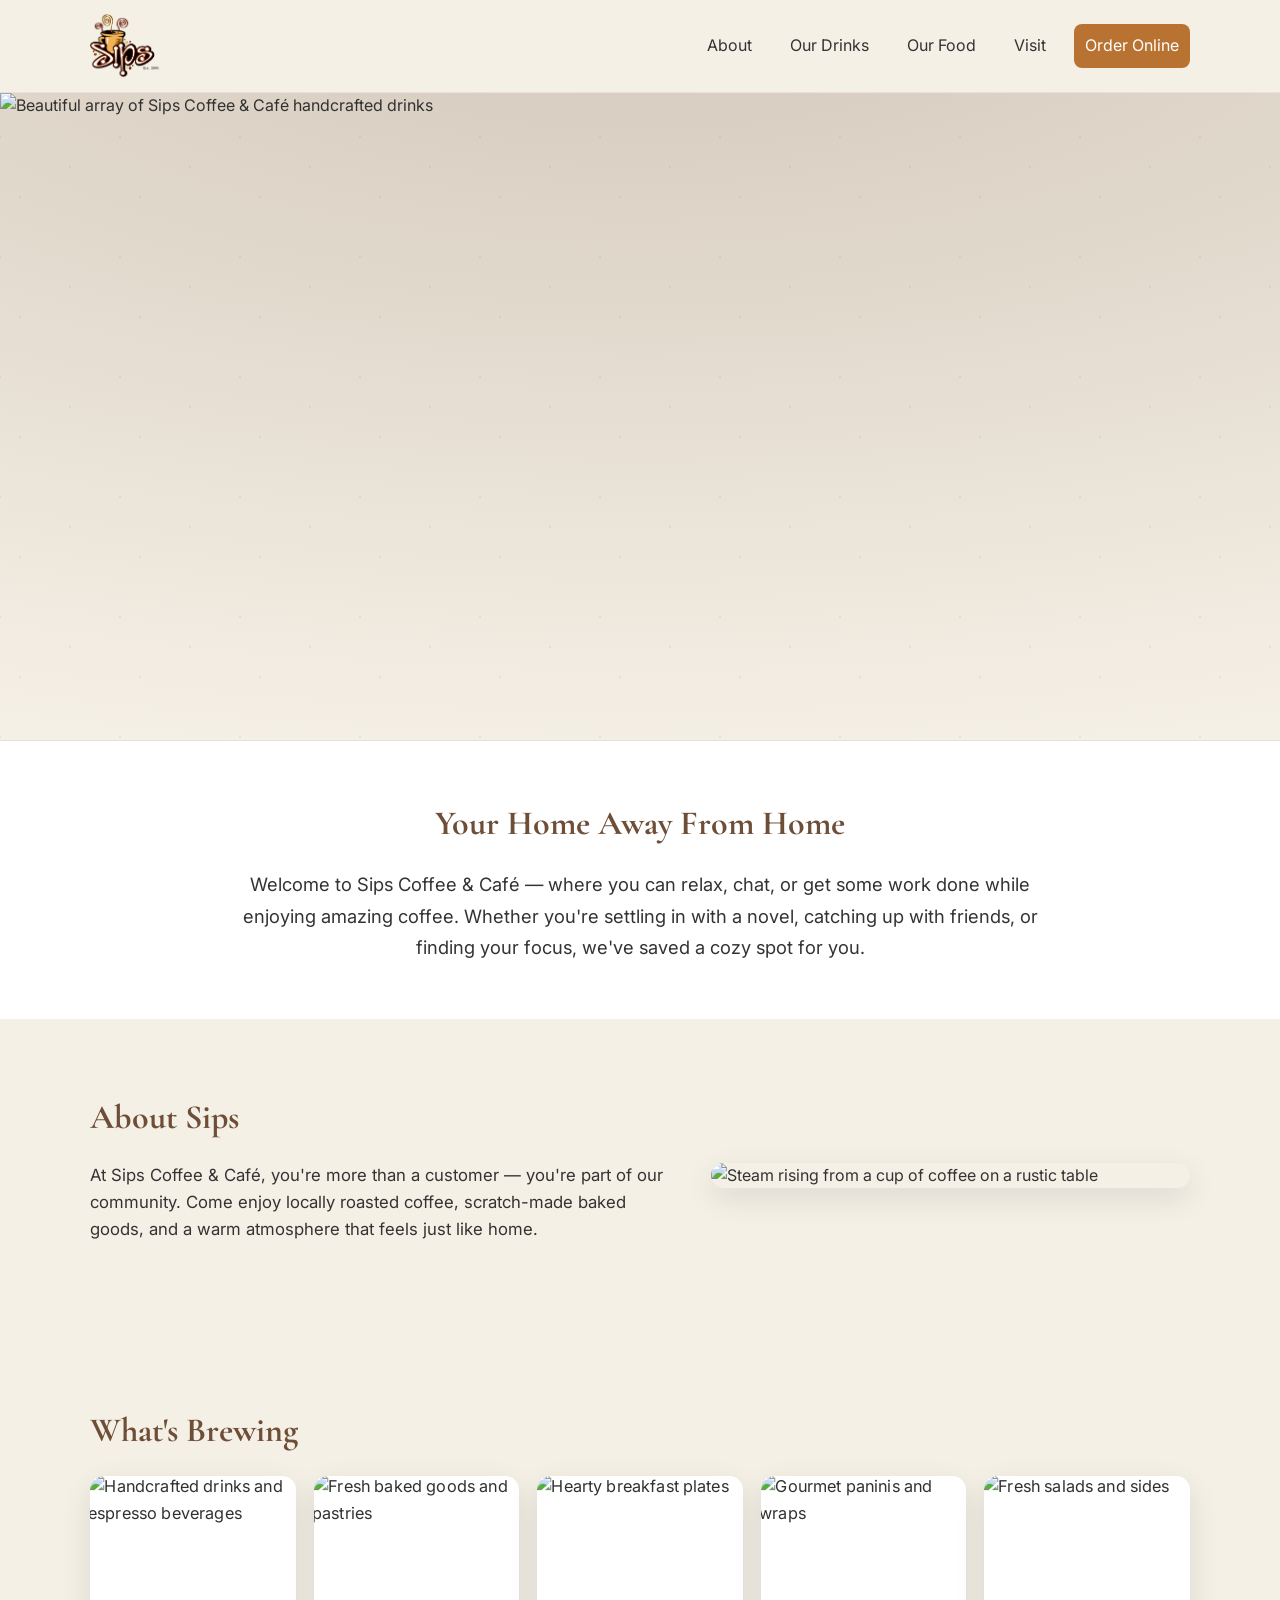
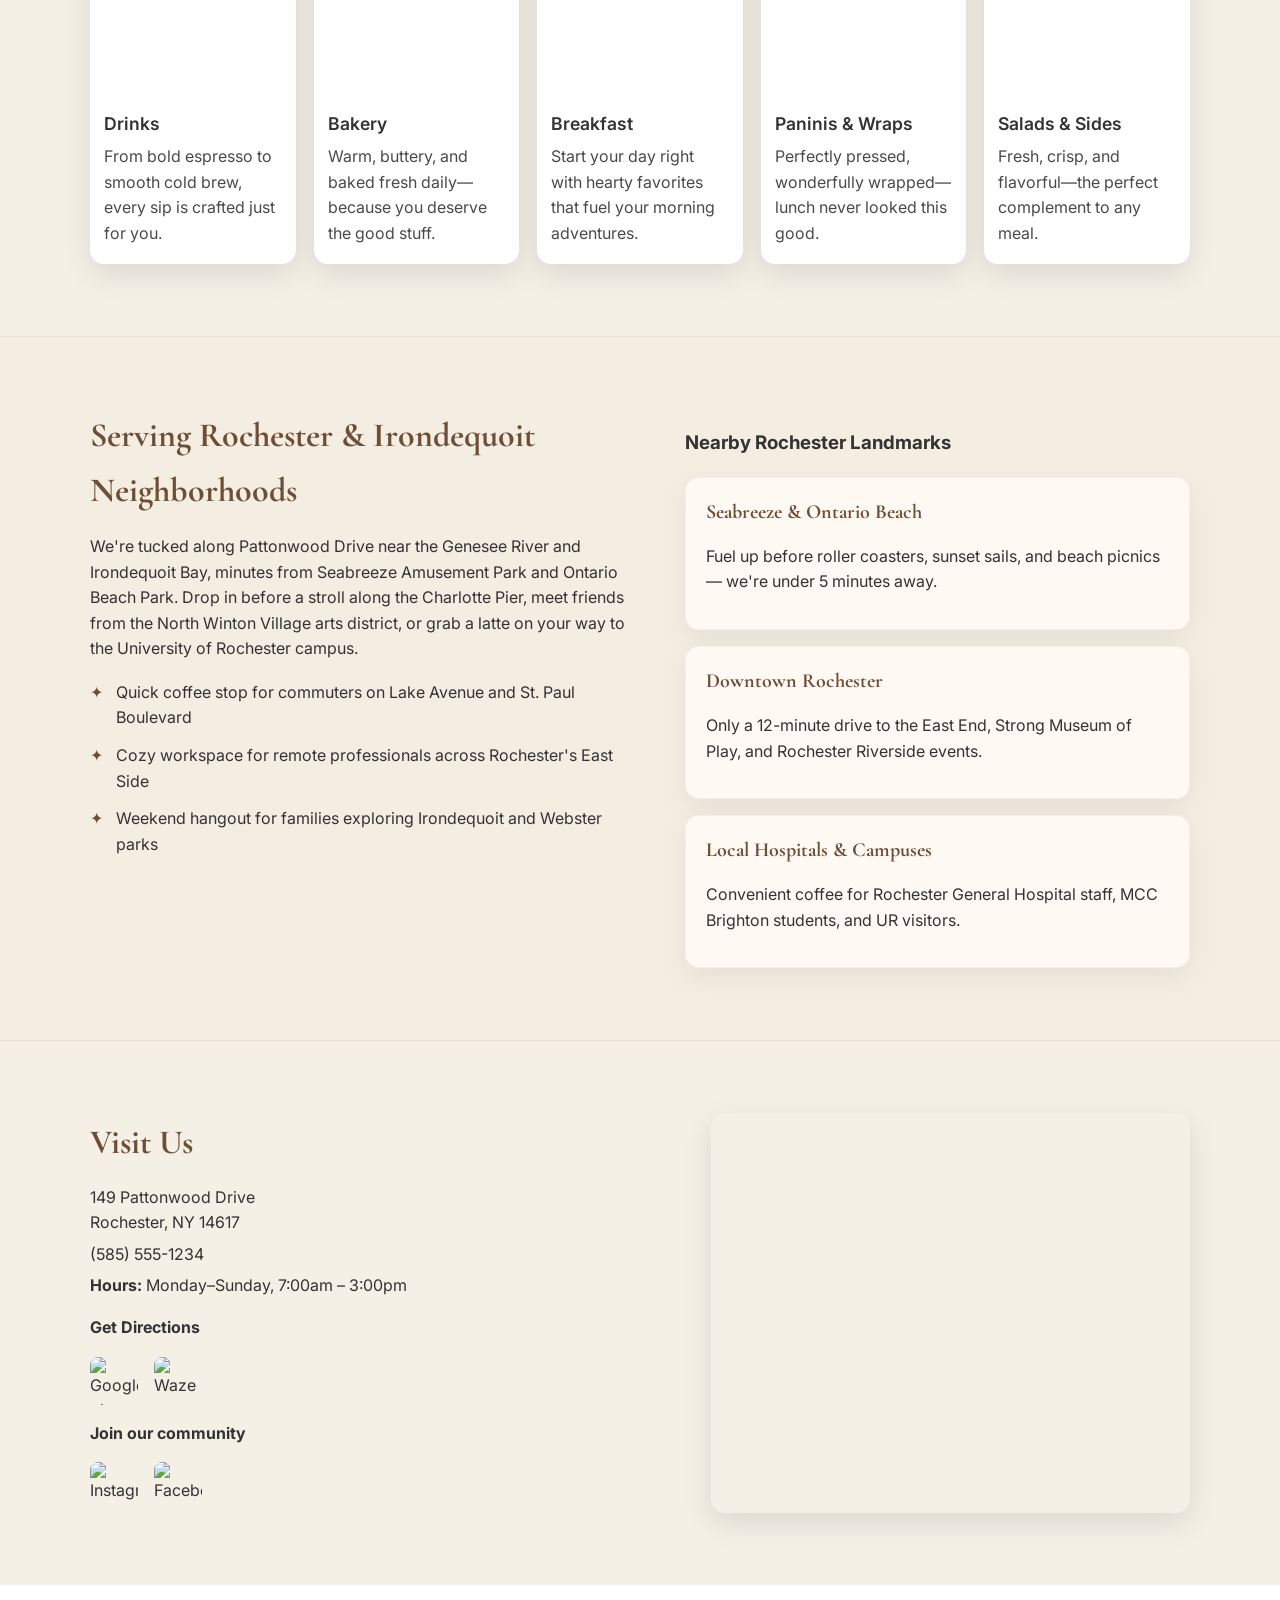
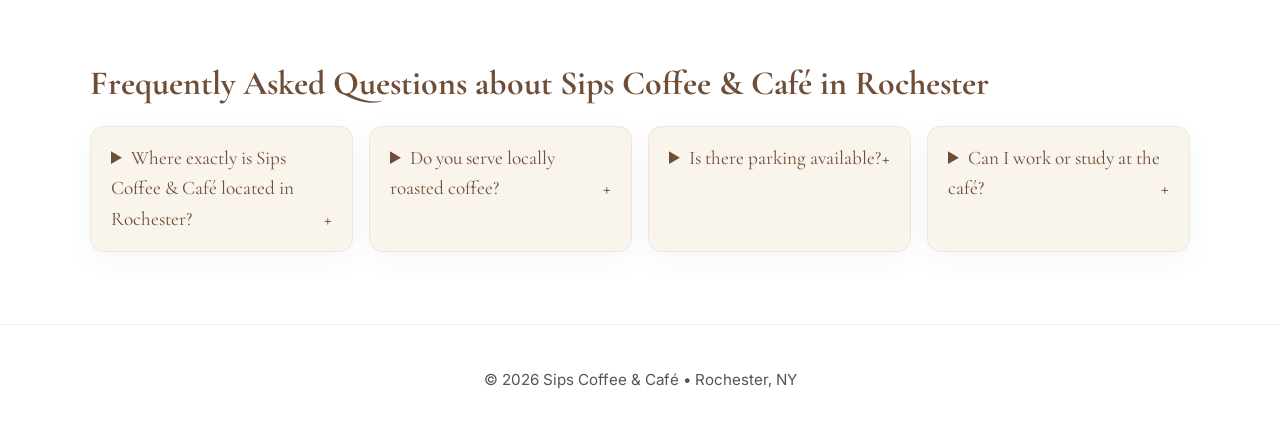
==== commit c879dd14: "Add directions buttons (Google Maps, Waze) and social media links (Instagram, Facebook) to Visit Us " ====
--- a/index.html
+++ b/index.html
@@ -61,6 +61,7 @@
         <nav class="main-nav" aria-label="Primary">
           <a href="#about">About</a>
           <a href="our-drinks.html">Our Drinks</a>
+          <a href="our-food.html">Our Food</a>
           <a href="#contact">Visit</a>
           <a class="btn cta" href="#contact">Order Online</a>
         </nav>
@@ -209,13 +210,26 @@
             <p class="hours">
               <strong>Hours:</strong> Monday–Sunday, 7:00am – 3:00pm
             </p>
+            <div class="directions-cta">
+              <p><strong>Get Directions</strong></p>
+              <div class="cta-row directions-buttons">
+                <a href="https://www.google.com/maps/dir/?api=1&destination=149+Pattonwood+Drive,+Rochester,+NY+14617" target="_blank" rel="noopener noreferrer" title="Open in Google Maps">
+                  <img src="https://upload.wikimedia.org/wikipedia/commons/thumb/b/bd/Google_Maps_Logo_2020.svg/2275px-Google_Maps_Logo_2020.svg.png" alt="Google Maps" class="directions-icon" />
+                </a>
+                <a href="https://waze.com/ul?q=149+Pattonwood+Drive,+Rochester,+NY+14617&navigate=yes" target="_blank" rel="noopener noreferrer" title="Open in Waze">
+                  <img src="https://pngimg.com/uploads/waze/waze_PNG27.png" alt="Waze" class="directions-icon" />
+                </a>
+              </div>
+            </div>
             <div class="community-cta">
-              <p><strong>Join our community</strong> — follow us on social or subscribe for updates.</p>
-              <div class="cta-row">
-                <!-- Replace with real links later -->
-                <a class="btn small" href="#">Instagram</a>
-                <a class="btn small" href="#">Facebook</a>
-                <a class="btn small" href="#">Join Newsletter</a>
+              <p><strong>Join our community</strong></p>
+              <div class="cta-row social-buttons">
+                <a href="https://www.instagram.com/sipsrochester?igsh=MWJuaWdyMm83aXFt" target="_blank" rel="noopener noreferrer" title="Follow us on Instagram">
+                  <img src="https://dreamfoundry.org/wp-content/uploads/2018/12/instagram-logo-png-transparent-background.png" alt="Instagram" class="social-icon" />
+                </a>
+                <a href="https://m.facebook.com/100063705363509/" target="_blank" rel="noopener noreferrer" title="Follow us on Facebook">
+                  <img src="https://upload.wikimedia.org/wikipedia/commons/6/6c/Facebook_Logo_2023.png" alt="Facebook" class="social-icon" />
+                </a>
               </div>
             </div>
           </div>
--- a/styles.css
+++ b/styles.css
@@ -380,6 +380,47 @@
   line-height: 1.7;
 }
 
+/* Directions Buttons */
+.directions-cta {
+  margin: 16px 0;
+}
+.directions-buttons {
+  display: flex;
+  gap: 16px;
+  align-items: center;
+}
+.directions-icon {
+  width: 48px;
+  height: 48px;
+  object-fit: contain;
+  border-radius: 8px;
+  transition: transform 0.2s ease, box-shadow 0.2s ease;
+  cursor: pointer;
+}
+.directions-icon:hover {
+  transform: scale(1.1);
+  box-shadow: 0 4px 12px rgba(0,0,0,0.15);
+}
+
+/* Social Media Buttons */
+.social-buttons {
+  display: flex;
+  gap: 16px;
+  align-items: center;
+}
+.social-icon {
+  width: 48px;
+  height: 48px;
+  object-fit: contain;
+  border-radius: 8px;
+  transition: transform 0.2s ease, box-shadow 0.2s ease;
+  cursor: pointer;
+}
+.social-icon:hover {
+  transform: scale(1.1);
+  box-shadow: 0 4px 12px rgba(0,0,0,0.15);
+}
+
 /* Footer */
 .site-footer { border-top: 1px solid rgba(0,0,0,0.06); padding: 28px 0; background: #fff; }
 .footer-inner { text-align: center; color: #555; font-size: 0.95rem; }
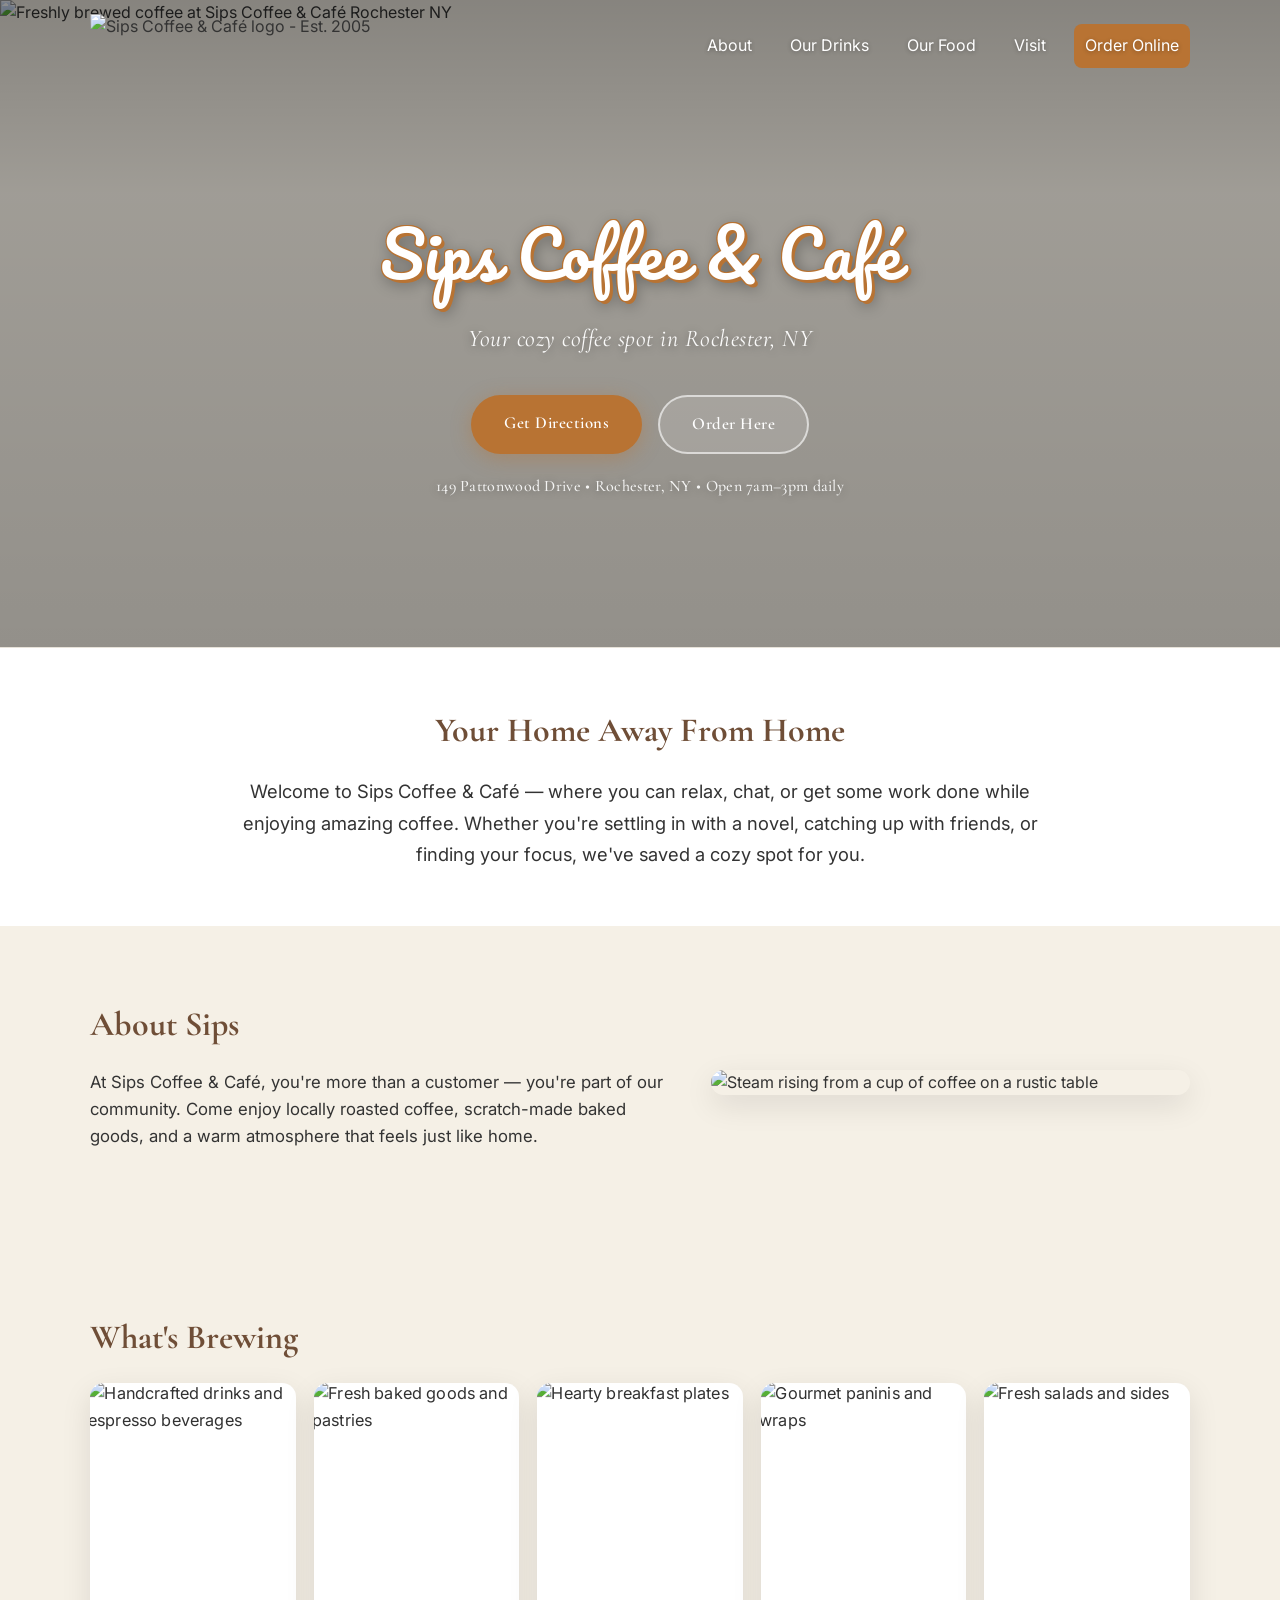
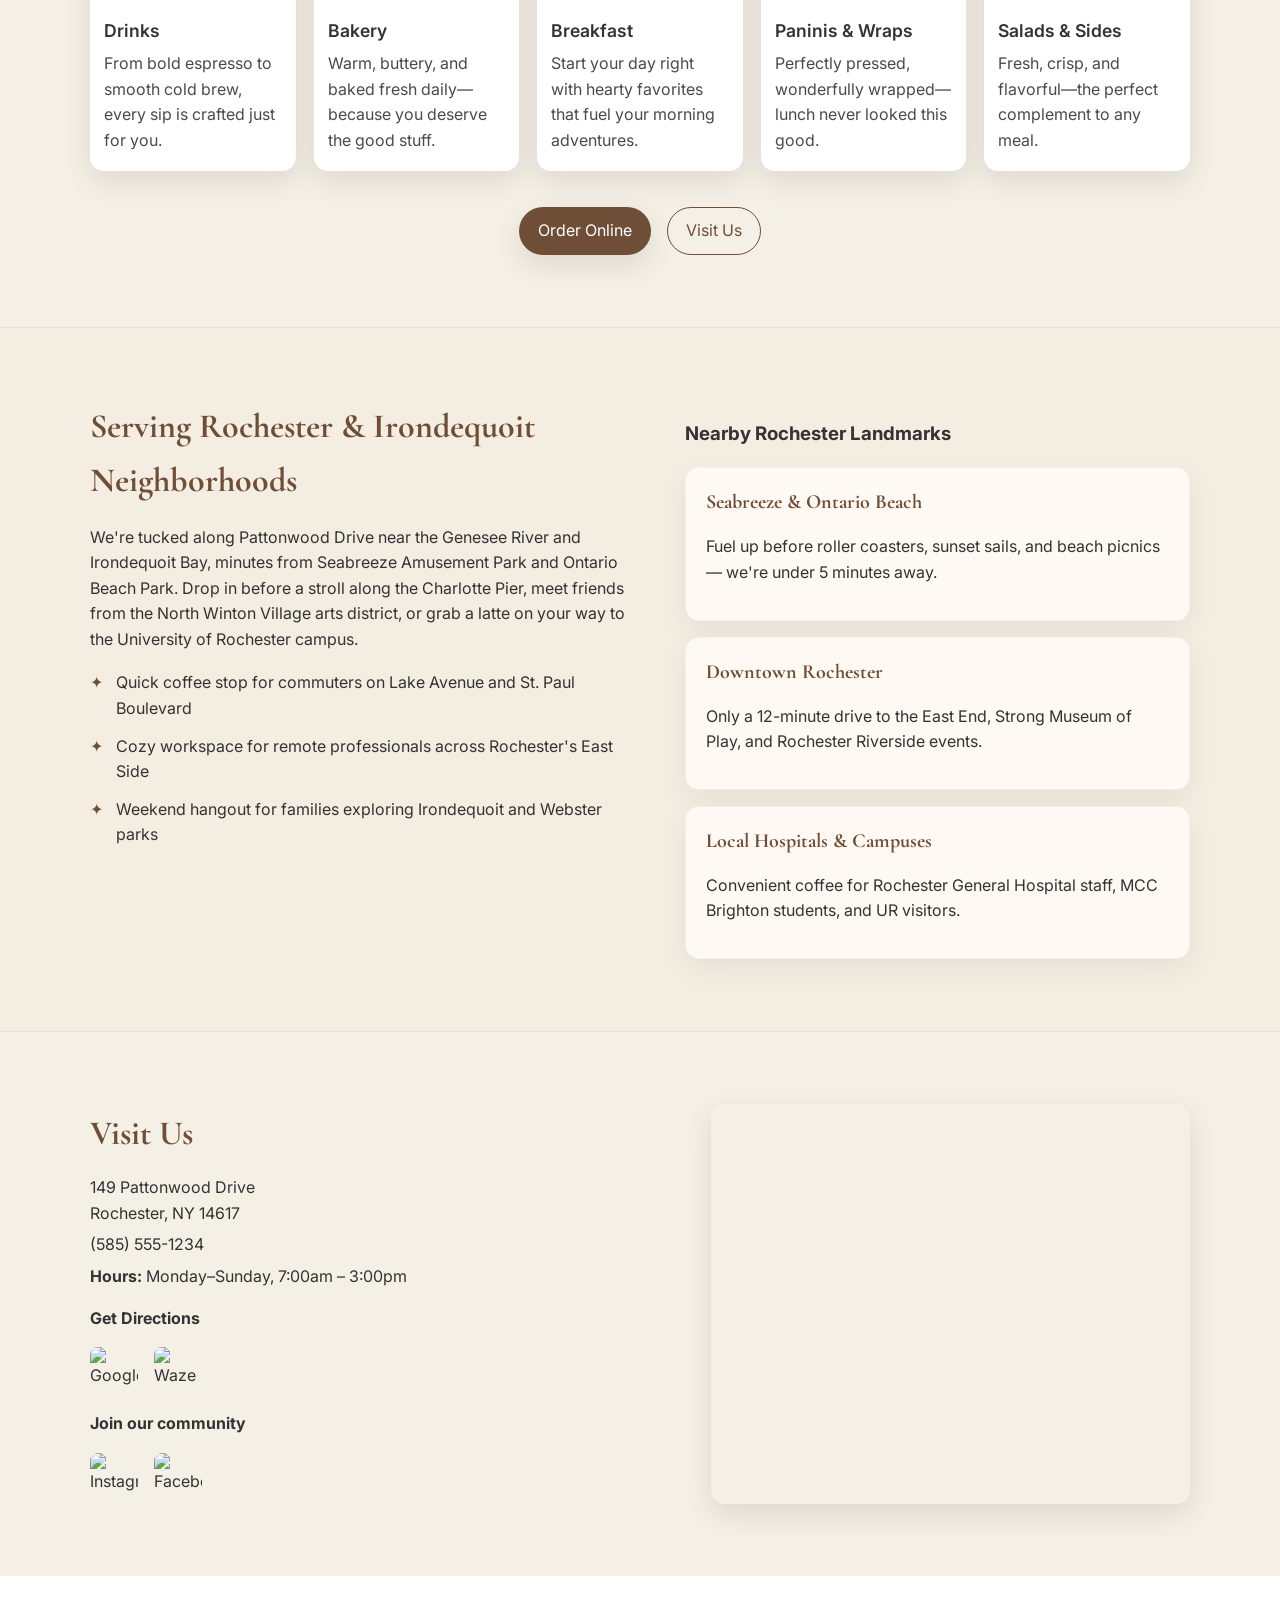
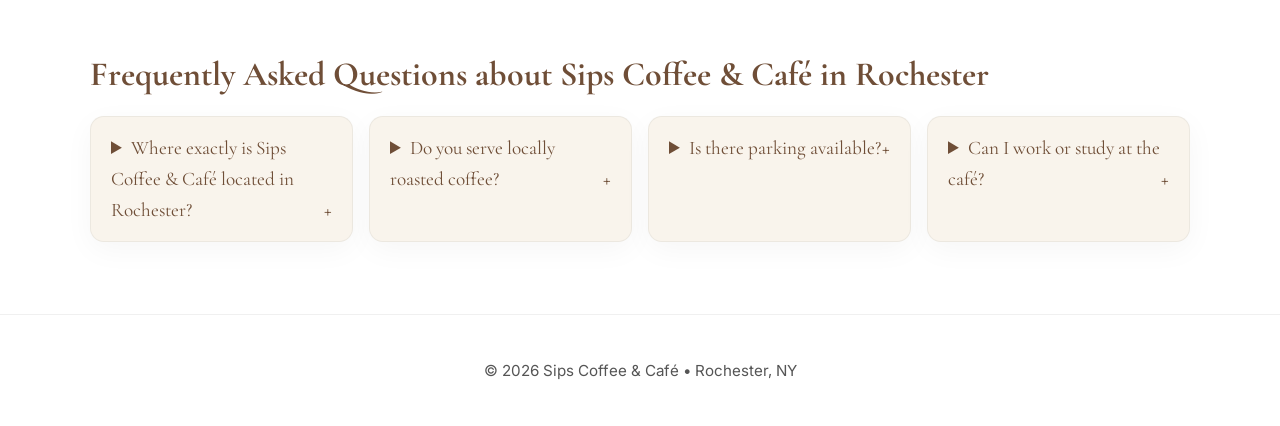
==== commit 0ab7fa9b: "Hero redesign: single AI image, transparent header, Pacifico font with copper outline, cozy styling" ====
--- a/index.html
+++ b/index.html
@@ -6,6 +6,7 @@
 
     <title>Sips Coffee & Café | Rochester, NY</title>
     <meta name="description" content="Relax and enjoy the best coffee in Rochester, NY at Sips Coffee & Café — your cozy, local spot for coffee, baked goods, and community." />
+    <link rel="icon" type="image/webp" href="sips media/Sips-Logo.webp" />
 
     <!-- Open Graph -->
     <meta property="og:type" content="website" />
@@ -17,7 +18,7 @@
     <!-- Fonts -->
     <link rel="preconnect" href="https://fonts.googleapis.com" />
     <link rel="preconnect" href="https://fonts.gstatic.com" crossorigin />
-    <link href="https://fonts.googleapis.com/css2?family=Cormorant+Garamond:wght@400;500;600;700&family=Inter:wght@300;400;500;600;700&display=swap" rel="stylesheet" />
+    <link href="https://fonts.googleapis.com/css2?family=Cormorant+Garamond:wght@400;500;600;700&family=Inter:wght@300;400;500;600;700&family=Pacifico&display=swap" rel="stylesheet" />
 
     <link rel="stylesheet" href="styles.css" />
 
@@ -50,7 +51,7 @@
       <div class="container header-inner">
         <a href="#home" class="brand" aria-label="Sips Coffee & Café Home">
           <img
-            src="Sips-Logo.webp"
+            src="sips media/Sips-Logo.webp"
             alt="Sips Coffee & Café logo - Est. 2005"
             class="logo"
             width="200"
@@ -63,7 +64,7 @@
           <a href="our-drinks.html">Our Drinks</a>
           <a href="our-food.html">Our Food</a>
           <a href="#contact">Visit</a>
-          <a class="btn cta" href="#contact">Order Online</a>
+          <a class="btn cta" href="https://order.toasttab.com/online/sips-cafe" target="_blank">Order Online</a>
         </nav>
       </div>
     </header>
@@ -71,15 +72,17 @@
     <main id="home">
       <!-- Hero Section -->
       <section class="hero" aria-label="Welcome">
-        <div class="hero-media parallax" role="img" aria-label="Sips Coffee & Café drinks"></div>
-        <img
-          class="hero-gif"
-          src="https://images.squarespace-cdn.com/content/v1/5a4f8f5f18b27d28ce06d97a/1706208770520-O1GQ5DP51R4OTZ0PIMD6/drinks+web+pic+flat.jpg?format=1500w"
-          alt="Beautiful array of Sips Coffee & Café handcrafted drinks"
-          width="1920"
-          height="1080"
-          loading="eager"
-        />
+        <img src="sips media/AI-Coffee2.png" alt="Freshly brewed coffee at Sips Coffee & Café Rochester NY" class="hero-image" loading="eager" />
+        <div class="hero-overlay"></div>
+        <div class="hero-content">
+          <h1 class="hero-headline">Sips Coffee & Café</h1>
+          <p class="hero-subheadline">Your cozy coffee spot in Rochester, NY</p>
+        </div>
+        <div class="hero-cta">
+          <a class="btn cta" href="https://www.google.com/maps/dir/?api=1&destination=149+Pattonwood+Drive,+Rochester,+NY+14617" target="_blank">Get Directions</a>
+          <a class="btn ghost" href="https://order.toasttab.com/online/sips-cafe" target="_blank">Order Here</a>
+        </div>
+        <p class="hero-local-info">149 Pattonwood Drive • Rochester, NY • Open 7am–3pm daily</p>
       </section>
 
       <!-- Welcome Message -->
@@ -102,7 +105,6 @@
             </p>
           </div>
           <div class="about-media">
-            <!-- Replace this placeholder with a real interior shot later -->
             <img src="https://images.unsplash.com/photo-1504753793650-d4a2b783c15e?w=900&q=80&auto=format&fit=crop" alt="Steam rising from a cup of coffee on a rustic table" class="rounded shadow" />
           </div>
         </div>
@@ -114,51 +116,65 @@
           <h2>What's Brewing</h2>
           <div class="cards">
             <!-- Swap placeholder images with real menu photos later -->
-            <article class="card">
-              <div class="card-media">
-                <img src="https://images.unsplash.com/photo-1511920170033-f8396924c348?w=800&q=80&auto=format&fit=crop" alt="Handcrafted drinks and espresso beverages" />
-              </div>
-              <div class="card-body">
-                <h3>Drinks</h3>
-                <p>From bold espresso to smooth cold brew, every sip is crafted just for you.</p>
-              </div>
-            </article>
-            <article class="card">
-              <div class="card-media">
-                <img src="https://images.unsplash.com/photo-1509440159596-0249088772ff?w=800&q=80&auto=format&fit=crop" alt="Fresh baked goods and pastries" />
-              </div>
-              <div class="card-body">
-                <h3>Bakery</h3>
-                <p>Warm, buttery, and baked fresh daily—because you deserve the good stuff.</p>
-              </div>
-            </article>
-            <article class="card">
-              <div class="card-media">
-                <img src="https://images.unsplash.com/photo-1525351484163-7529414344d8?w=800&q=80&auto=format&fit=crop" alt="Hearty breakfast plates" />
-              </div>
-              <div class="card-body">
-                <h3>Breakfast</h3>
-                <p>Start your day right with hearty favorites that fuel your morning adventures.</p>
-              </div>
-            </article>
-            <article class="card">
-              <div class="card-media">
-                <img src="https://images.unsplash.com/photo-1509722747041-616f39b57569?w=800&q=80&auto=format&fit=crop" alt="Gourmet paninis and wraps" />
-              </div>
-              <div class="card-body">
-                <h3>Paninis & Wraps</h3>
-                <p>Perfectly pressed, wonderfully wrapped—lunch never looked this good.</p>
-              </div>
-            </article>
-            <article class="card">
-              <div class="card-media">
-                <img src="https://images.unsplash.com/photo-1512621776951-a57141f2eefd?w=800&q=80&auto=format&fit=crop" alt="Fresh salads and sides" />
-              </div>
-              <div class="card-body">
-                <h3>Salads & Sides</h3>
-                <p>Fresh, crisp, and flavorful—the perfect complement to any meal.</p>
-              </div>
-            </article>
+            <a href="our-drinks.html" class="card-link">
+              <article class="card">
+                <div class="card-media">
+                  <img src="https://images.unsplash.com/photo-1511920170033-f8396924c348?w=800&q=80&auto=format&fit=crop" alt="Handcrafted drinks and espresso beverages" />
+                </div>
+                <div class="card-body">
+                  <h3>Drinks</h3>
+                  <p>From bold espresso to smooth cold brew, every sip is crafted just for you.</p>
+                </div>
+              </article>
+            </a>
+            <a href="our-food.html#bakery" class="card-link">
+              <article class="card">
+                <div class="card-media">
+                  <img src="https://images.unsplash.com/photo-1509440159596-0249088772ff?w=800&q=80&auto=format&fit=crop" alt="Fresh baked goods and pastries" />
+                </div>
+                <div class="card-body">
+                  <h3>Bakery</h3>
+                  <p>Warm, buttery, and baked fresh daily—because you deserve the good stuff.</p>
+                </div>
+              </article>
+            </a>
+            <a href="our-food.html#breakfast" class="card-link">
+              <article class="card">
+                <div class="card-media">
+                  <img src="https://images.unsplash.com/photo-1525351484163-7529414344d8?w=800&q=80&auto=format&fit=crop" alt="Hearty breakfast plates" />
+                </div>
+                <div class="card-body">
+                  <h3>Breakfast</h3>
+                  <p>Start your day right with hearty favorites that fuel your morning adventures.</p>
+                </div>
+              </article>
+            </a>
+            <a href="our-food.html#paninis" class="card-link">
+              <article class="card">
+                <div class="card-media">
+                  <img src="https://images.unsplash.com/photo-1509722747041-616f39b57569?w=800&q=80&auto=format&fit=crop" alt="Gourmet paninis and wraps" />
+                </div>
+                <div class="card-body">
+                  <h3>Paninis & Wraps</h3>
+                  <p>Perfectly pressed, wonderfully wrapped—lunch never looked this good.</p>
+                </div>
+              </article>
+            </a>
+            <a href="our-food.html#salads" class="card-link">
+              <article class="card">
+                <div class="card-media">
+                  <img src="https://images.unsplash.com/photo-1512621776951-a57141f2eefd?w=800&q=80&auto=format&fit=crop" alt="Fresh salads and sides" />
+                </div>
+                <div class="card-body">
+                  <h3>Salads & Sides</h3>
+                  <p>Fresh, crisp, and flavorful—the perfect complement to any meal.</p>
+                </div>
+              </article>
+            </a>
+          </div>
+          <div class="menu-cta">
+            <a class="btn primary" href="https://order.toasttab.com/online/sips-cafe" target="_blank">Order Online</a>
+            <a class="btn ghost" href="#contact">Visit Us</a>
           </div>
         </div>
       </section>
@@ -271,6 +287,9 @@
       </div>
     </footer>
 
+    <!-- Back to Top Button -->
+    <button class="back-to-top" aria-label="Back to top">↑</button>
+
     <script src="scripts.js"></script>
   </body>
 </html>
--- a/styles.css
+++ b/styles.css
@@ -33,13 +33,23 @@
 
 /* Header */
 .site-header {
-  position: sticky;
+  position: fixed;
   top: 0;
+  left: 0;
+  right: 0;
   z-index: 20;
+  background: transparent;
+  border-bottom: none;
+  transition: background 0.3s ease, backdrop-filter 0.3s ease;
+}
+
+/* Header becomes solid when scrolled */
+.site-header.scrolled {
   background: rgba(245, 240, 230, 0.95);
   backdrop-filter: blur(6px);
   border-bottom: 1px solid rgba(0,0,0,0.05);
 }
+
 .header-inner {
   display: flex;
   align-items: center;
@@ -50,9 +60,22 @@
 }
 .logo { height: 64px; width: auto; }
 .main-nav { display: flex; gap: 18px; align-items: center; }
-.main-nav a { padding: 8px 10px; border-radius: 8px; }
-
-.main-nav a:hover { background: rgba(0,0,0,0.05); }
+.main-nav a { 
+  padding: 8px 10px; 
+  border-radius: 8px; 
+  color: #fff;
+  text-shadow: 0 1px 4px rgba(0,0,0,0.3);
+  transition: color 0.3s ease, text-shadow 0.3s ease;
+}
+
+/* Nav links turn dark when header is scrolled/solid */
+.site-header.scrolled .main-nav a {
+  color: var(--charcoal);
+  text-shadow: none;
+}
+
+.main-nav a:hover { background: rgba(255,255,255,0.15); }
+.site-header.scrolled .main-nav a:hover { background: rgba(0,0,0,0.05); }
 
 
 .btn {
@@ -74,33 +97,354 @@
 .hero {
   position: relative;
   min-height: clamp(64vh, 72vh, 88vh);
-  display: grid;
-  place-items: center;
+  display: flex;
+  flex-direction: column;
+  align-items: center;
+  justify-content: center;
   overflow: hidden;
   border-bottom: 1px solid rgba(0,0,0,0.06);
-}
-.hero-media {
-  position: absolute;
-  inset: 0;
-  background-image: radial-gradient(2000px 800px at 50% -20%, rgba(111, 78, 55, 0.25), transparent),
-                    url('data:image/svg+xml;utf8,<svg xmlns="http://www.w3.org/2000/svg" width="120" height="120" viewBox="0 0 120 120"><defs><pattern id="grain" patternUnits="userSpaceOnUse" width="120" height="120"><rect width="120" height="120" fill="%23F5F0E6"/><g opacity="0.07"><circle cx="20" cy="20" r="1"/><circle cx="40" cy="80" r="1"/><circle cx="90" cy="50" r="1"/></g></pattern></defs><rect width="120" height="120" fill="url(%23grain)"/></svg>');
-  background-size: cover, 120px 120px;
-  background-position: center;
-  transform: translateZ(0);
-}
-.hero-gif {
+  padding: 100px 20px 30px 20px; /* Extra top padding for fixed header */
+}
+/* Hero Single Background Image */
+.hero-image {
   position: absolute;
   inset: 0;
   width: 100%;
   height: 100%;
   object-fit: cover;
-  opacity: 0;
-  animation: heroFadeSlide 1200ms ease-out forwards;
-  filter: contrast(1.03) saturate(1.02);
-}
-@keyframes heroFadeSlide {
-  from { opacity: 0; transform: scale(1.06) translateY(18px); }
+  object-position: center;
+  z-index: 0;
+}
+
+/* Hero Overlay for text readability */
+.hero-overlay {
+  position: absolute;
+  inset: 0;
+  background: linear-gradient(
+    to bottom,
+    rgba(0, 0, 0, 0.45) 0%,
+    rgba(0, 0, 0, 0.35) 30%,
+    rgba(0, 0, 0, 0.4) 100%
+  );
+  z-index: 1;
+}
+
+/* Spacer for pages without hero (fixed header) */
+.page-spacer {
+  height: 90px;
+}
+
+/* Hero Content (H1 + subheadline) */
+.hero-content {
+  position: relative;
+  z-index: 3;
+  text-align: center;
+  margin-bottom: 28px;
+}
+
+.hero-headline {
+  font-family: 'Pacifico', cursive;
+  font-size: clamp(2.6rem, 6vw, 4rem);
+  font-weight: 400;
+  color: #fff;
+  margin: 0 0 16px 0;
+  letter-spacing: 0.5px;
+  -webkit-text-stroke: 2px var(--copper);
+  paint-order: stroke fill;
+  text-shadow: 
+    3px 3px 0 var(--copper),
+    -1px -1px 0 var(--copper),
+    1px -1px 0 var(--copper),
+    -1px 1px 0 var(--copper),
+    3px 4px 15px rgba(0, 0, 0, 0.4);
+  opacity: 0;
+  animation: fadeInUp 700ms ease-out forwards;
+}
+
+.hero-subheadline {
+  font-family: 'Cormorant Garamond', serif;
+  font-size: clamp(1.1rem, 2.5vw, 1.5rem);
+  font-weight: 400;
+  font-style: italic;
+  color: rgba(255, 255, 255, 0.95);
+  margin: 0;
+  letter-spacing: 0.5px;
+  text-shadow: 0 2px 10px rgba(0, 0, 0, 0.4);
+  opacity: 0;
+  animation: fadeInUp 700ms ease-out 150ms forwards;
+}
+
+/* Hero Local Info Line */
+.hero-local-info {
+  position: relative;
+  z-index: 3;
+  font-family: 'Cormorant Garamond', serif;
+  font-size: 1rem;
+  font-weight: 500;
+  color: rgba(255, 255, 255, 0.9);
+  text-shadow: 0 1px 8px rgba(0, 0, 0, 0.4);
+  margin-top: 20px;
+  text-align: center;
+  letter-spacing: 0.3px;
+  opacity: 0;
+  animation: fadeInUp 700ms ease-out 500ms forwards;
+}
+
+/* Hero 5-Image Gallery */
+.hero-gallery {
+  position: relative;
+  z-index: 2;
+  display: flex;
+  align-items: center;
+  justify-content: center;
+  gap: clamp(16px, 3vw, 36px);
+  padding: 20px clamp(15px, 3vw, 40px);
+  width: 100%;
+  margin: 0 auto;
+}
+
+.hero-gallery img {
+  border-radius: 14px;
+  box-shadow: 0 12px 35px rgba(0, 0, 0, 0.3);
+  object-fit: cover;
+  transition: transform 0.4s ease, box-shadow 0.4s ease;
+}
+
+/* Outer left - smallest, more tilt */
+.gallery-left {
+  width: clamp(120px, 16vw, 220px);
+  height: clamp(170px, 24vw, 320px);
+  transform: rotate(-5deg) translateY(15px);
+  opacity: 0;
+  animation: gallerySlideOuter 800ms ease-out 100ms forwards;
+}
+
+/* Inner left - medium, slight tilt */
+.gallery-inner-left {
+  width: clamp(150px, 19vw, 270px);
+  height: clamp(210px, 28vw, 380px);
+  transform: rotate(-2deg) translateY(8px);
+  opacity: 0;
+  animation: gallerySlideInner 800ms ease-out 200ms forwards;
+}
+
+/* Center - largest, no tilt, fills height */
+.gallery-center {
+  width: clamp(180px, 24vw, 340px);
+  height: clamp(280px, 42vw, 520px);
+  z-index: 3;
+  box-shadow: 0 18px 45px rgba(0, 0, 0, 0.4);
+  opacity: 0;
+  animation: gallerySlideCenter 800ms ease-out forwards;
+}
+
+/* Inner right - medium, slight tilt RIGHT */
+.gallery-inner-right {
+  width: clamp(150px, 19vw, 270px);
+  height: clamp(210px, 28vw, 380px);
+  transform: rotate(2deg) translateY(8px);
+  opacity: 0;
+  animation: gallerySlideInnerRight 800ms ease-out 200ms forwards;
+}
+
+/* Outer right - smallest, more tilt RIGHT */
+.gallery-right {
+  width: clamp(120px, 16vw, 220px);
+  height: clamp(170px, 24vw, 320px);
+  transform: rotate(5deg) translateY(15px);
+  opacity: 0;
+  animation: gallerySlideOuterRight 800ms ease-out 100ms forwards;
+}
+
+/* Hover effects */
+.gallery-left:hover {
+  transform: rotate(-2deg) translateY(5px) scale(1.05);
+  box-shadow: 0 18px 45px rgba(0, 0, 0, 0.4);
+}
+
+.gallery-inner-left:hover {
+  transform: rotate(-1deg) translateY(0) scale(1.04);
+  box-shadow: 0 18px 45px rgba(0, 0, 0, 0.4);
+}
+
+.gallery-center:hover {
+  transform: scale(1.03);
+  box-shadow: 0 22px 55px rgba(0, 0, 0, 0.45);
+}
+
+.gallery-inner-right:hover {
+  transform: rotate(1deg) translateY(0) scale(1.04);
+  box-shadow: 0 18px 45px rgba(0, 0, 0, 0.4);
+}
+
+.gallery-right:hover {
+  transform: rotate(2deg) translateY(5px) scale(1.05);
+  box-shadow: 0 18px 45px rgba(0, 0, 0, 0.4);
+}
+
+/* Staggered animations - LEFT side (tilt left) */
+@keyframes gallerySlideOuter {
+  from { opacity: 0; transform: rotate(-5deg) translateY(40px) scale(0.9); }
+  to { opacity: 1; transform: rotate(-5deg) translateY(15px) scale(1); }
+}
+
+@keyframes gallerySlideInner {
+  from { opacity: 0; transform: rotate(-2deg) translateY(30px) scale(0.95); }
+  to { opacity: 1; transform: rotate(-2deg) translateY(8px) scale(1); }
+}
+
+/* CENTER */
+@keyframes gallerySlideCenter {
+  from { opacity: 0; transform: scale(0.9) translateY(25px); }
   to { opacity: 1; transform: scale(1) translateY(0); }
+}
+
+/* RIGHT side (tilt right) */
+@keyframes gallerySlideOuterRight {
+  from { opacity: 0; transform: rotate(5deg) translateY(40px) scale(0.9); }
+  to { opacity: 1; transform: rotate(5deg) translateY(15px) scale(1); }
+}
+
+@keyframes gallerySlideInnerRight {
+  from { opacity: 0; transform: rotate(2deg) translateY(30px) scale(0.95); }
+  to { opacity: 1; transform: rotate(2deg) translateY(8px) scale(1); }
+}
+
+/* Hero CTA */
+.hero-cta {
+  position: relative;
+  z-index: 3;
+  margin-top: 8px;
+  display: flex;
+  justify-content: center;
+  gap: 16px;
+  flex-wrap: wrap;
+  opacity: 0;
+  animation: fadeInUp 700ms ease-out 350ms forwards;
+}
+
+.hero-cta .btn {
+  padding: 14px 32px;
+  border-radius: 50px;
+  font-family: 'Cormorant Garamond', serif;
+  font-size: 1.05rem;
+  font-weight: 600;
+  letter-spacing: 0.5px;
+  transition: all 0.3s ease;
+}
+
+.hero-cta .btn.cta {
+  background: var(--copper);
+  box-shadow: 0 4px 20px rgba(184, 115, 51, 0.4);
+}
+
+.hero-cta .btn.cta:hover {
+  transform: translateY(-2px);
+  box-shadow: 0 6px 25px rgba(184, 115, 51, 0.5);
+}
+
+.hero-cta .btn.ghost {
+  background: rgba(255, 255, 255, 0.12);
+  border: 2px solid rgba(255, 255, 255, 0.6);
+  color: #fff;
+  backdrop-filter: blur(4px);
+}
+
+.hero-cta .btn.ghost:hover {
+  background: rgba(255, 255, 255, 0.22);
+  border-color: rgba(255, 255, 255, 0.9);
+  transform: translateY(-2px);
+}
+
+@keyframes fadeInUp {
+  from { opacity: 0; transform: translateY(15px); }
+  to { opacity: 1; transform: translateY(0); }
+}
+
+/* Menu CTA */
+.menu-cta {
+  display: flex;
+  justify-content: center;
+  gap: 16px;
+  margin-top: 36px;
+  flex-wrap: wrap;
+}
+
+/* Responsive gallery */
+@media (max-width: 1100px) {
+  .hero-gallery {
+    gap: 10px;
+    padding: 20px 30px;
+  }
+  .gallery-left,
+  .gallery-right {
+    width: clamp(90px, 14vw, 160px);
+    height: clamp(130px, 20vw, 230px);
+  }
+  .gallery-inner-left,
+  .gallery-inner-right {
+    width: clamp(110px, 17vw, 200px);
+    height: clamp(160px, 25vw, 280px);
+  }
+  .gallery-center {
+    width: clamp(140px, 21vw, 250px);
+    height: clamp(200px, 35vw, 360px);
+  }
+}
+
+@media (max-width: 768px) {
+  .hero-gallery {
+    gap: 8px;
+    padding: 15px 20px;
+  }
+  .gallery-left,
+  .gallery-right {
+    width: clamp(60px, 13vw, 100px);
+    height: clamp(85px, 18vw, 140px);
+  }
+  .gallery-inner-left,
+  .gallery-inner-right {
+    width: clamp(75px, 16vw, 130px);
+    height: clamp(105px, 23vw, 180px);
+  }
+  .gallery-center {
+    width: clamp(95px, 20vw, 170px);
+    height: clamp(140px, 32vw, 250px);
+  }
+}
+
+@media (max-width: 550px) {
+  .hero-gallery {
+    gap: 6px;
+    padding: 15px;
+  }
+  .gallery-left,
+  .gallery-right {
+    display: none;
+  }
+  .gallery-inner-left,
+  .gallery-inner-right {
+    width: clamp(90px, 30vw, 140px);
+    height: clamp(130px, 42vw, 200px);
+    transform: rotate(0deg) translateY(5px);
+  }
+  .gallery-center {
+    width: clamp(110px, 36vw, 180px);
+    height: clamp(160px, 52vw, 260px);
+  }
+  .hero-headline {
+    font-size: 1.8rem;
+  }
+  .hero-subheadline {
+    font-size: 0.95rem;
+  }
+  .hero-local-info {
+    font-size: 0.8rem;
+  }
+  .hero-cta {
+    flex-direction: column;
+    gap: 10px;
+  }
 }
 
 /* Sections */
@@ -141,7 +485,8 @@
   height: auto;
   display: block;
   object-fit: cover;
-  max-height: 400px;
+  max-height: 500px;
+  object-position: center bottom;
 }
 
 /* Menu Cards */
@@ -166,6 +511,24 @@
 .card-body h3 { margin: 0 0 6px 0; font-size: 1.1rem; font-weight: 600; }
 .card-body p { margin: 0; color: #4a4a4a; }
 
+/* Card Links */
+.card-link {
+  display: block;
+  text-decoration: none;
+  color: inherit;
+}
+.card-link .card {
+  transition: transform .25s ease, box-shadow .25s ease;
+}
+.card-link:hover .card {
+  transform: translateY(-4px);
+  box-shadow: 0 14px 40px rgba(0,0,0,0.12);
+}
+.card-link:hover .card-media img {
+  transform: scale(1.08);
+  filter: saturate(1.08) contrast(1.06);
+}
+
 /* Contact */
 .contact .address, .contact .phone, .contact .hours { margin: 6px 0; }
 .cta-row { display: flex; gap: 8px; flex-wrap: wrap; margin-top: 10px; }
@@ -425,6 +788,52 @@
 .site-footer { border-top: 1px solid rgba(0,0,0,0.06); padding: 28px 0; background: #fff; }
 .footer-inner { text-align: center; color: #555; font-size: 0.95rem; }
 
+/* Back to Top Button */
+.back-to-top {
+  position: fixed;
+  bottom: 30px;
+  right: 30px;
+  width: 50px;
+  height: 50px;
+  background: var(--coffee);
+  color: #fff;
+  border: none;
+  border-radius: 50%;
+  cursor: pointer;
+  font-size: 1.5rem;
+  display: flex;
+  align-items: center;
+  justify-content: center;
+  opacity: 0;
+  visibility: hidden;
+  transform: translateY(20px);
+  transition: opacity 0.3s ease, visibility 0.3s ease, transform 0.3s ease, background 0.2s ease;
+  box-shadow: 0 4px 15px rgba(0,0,0,0.2);
+  z-index: 1000;
+}
+.back-to-top.visible {
+  opacity: 1;
+  visibility: visible;
+  transform: translateY(0);
+}
+.back-to-top:hover {
+  background: var(--copper);
+  transform: translateY(-3px);
+  box-shadow: 0 6px 20px rgba(0,0,0,0.25);
+}
+.back-to-top:active {
+  transform: translateY(0);
+}
+@media (max-width: 600px) {
+  .back-to-top {
+    width: 44px;
+    height: 44px;
+    bottom: 20px;
+    right: 20px;
+    font-size: 1.3rem;
+  }
+}
+
 /* Parallax subtle effect for hero on scroll */
 .parallax { will-change: transform; }
 
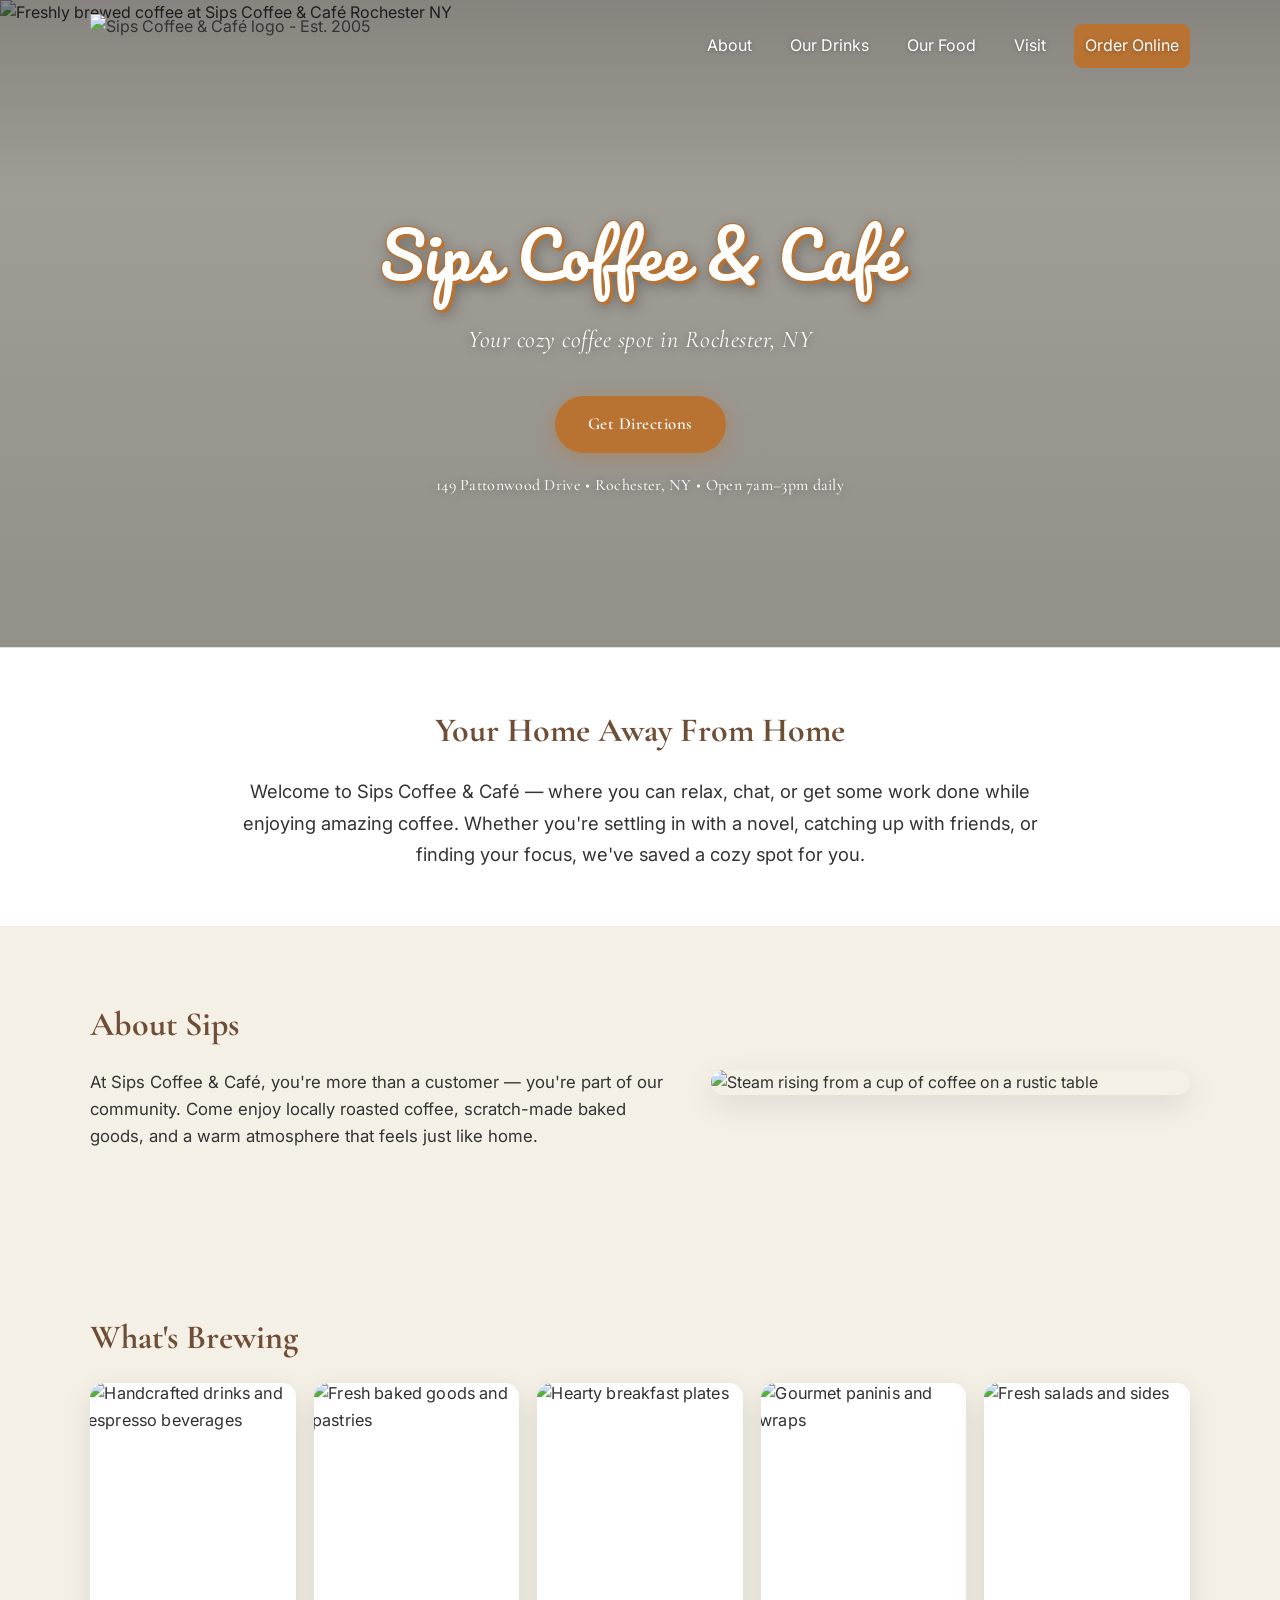
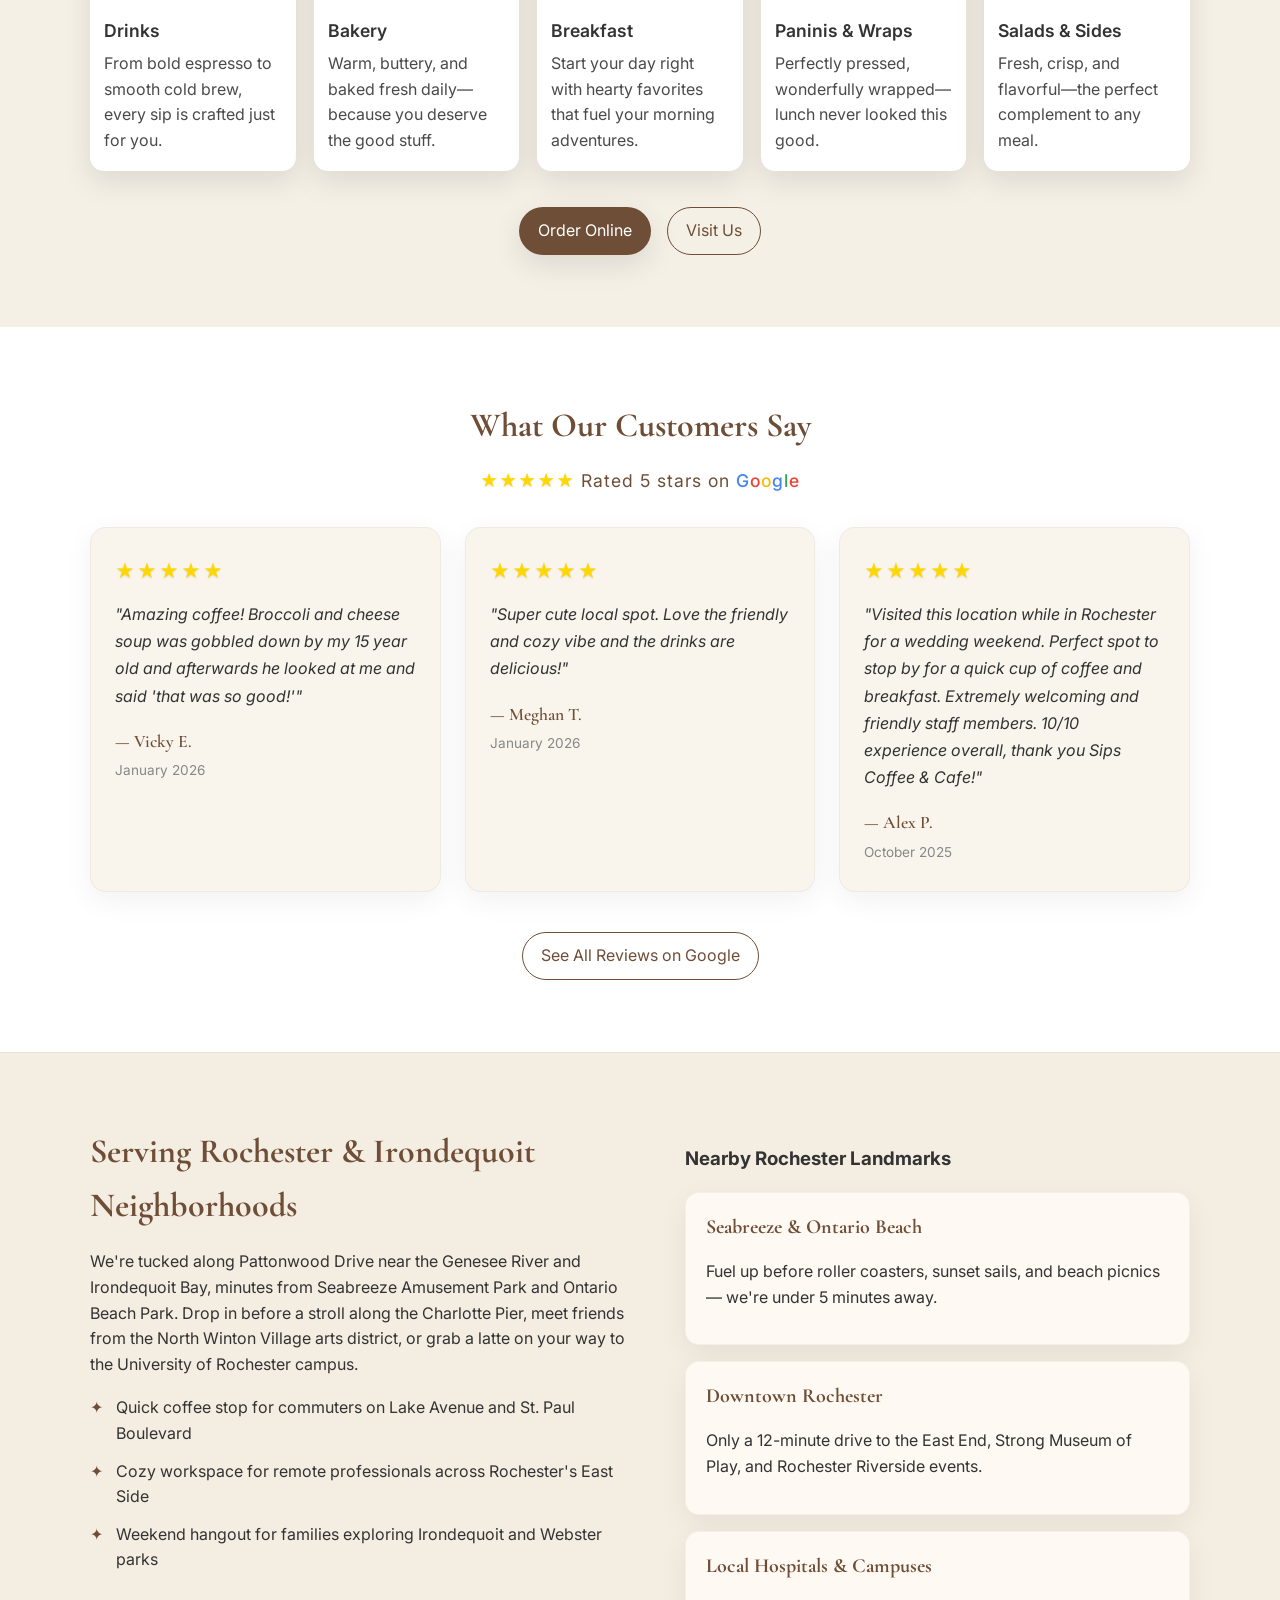
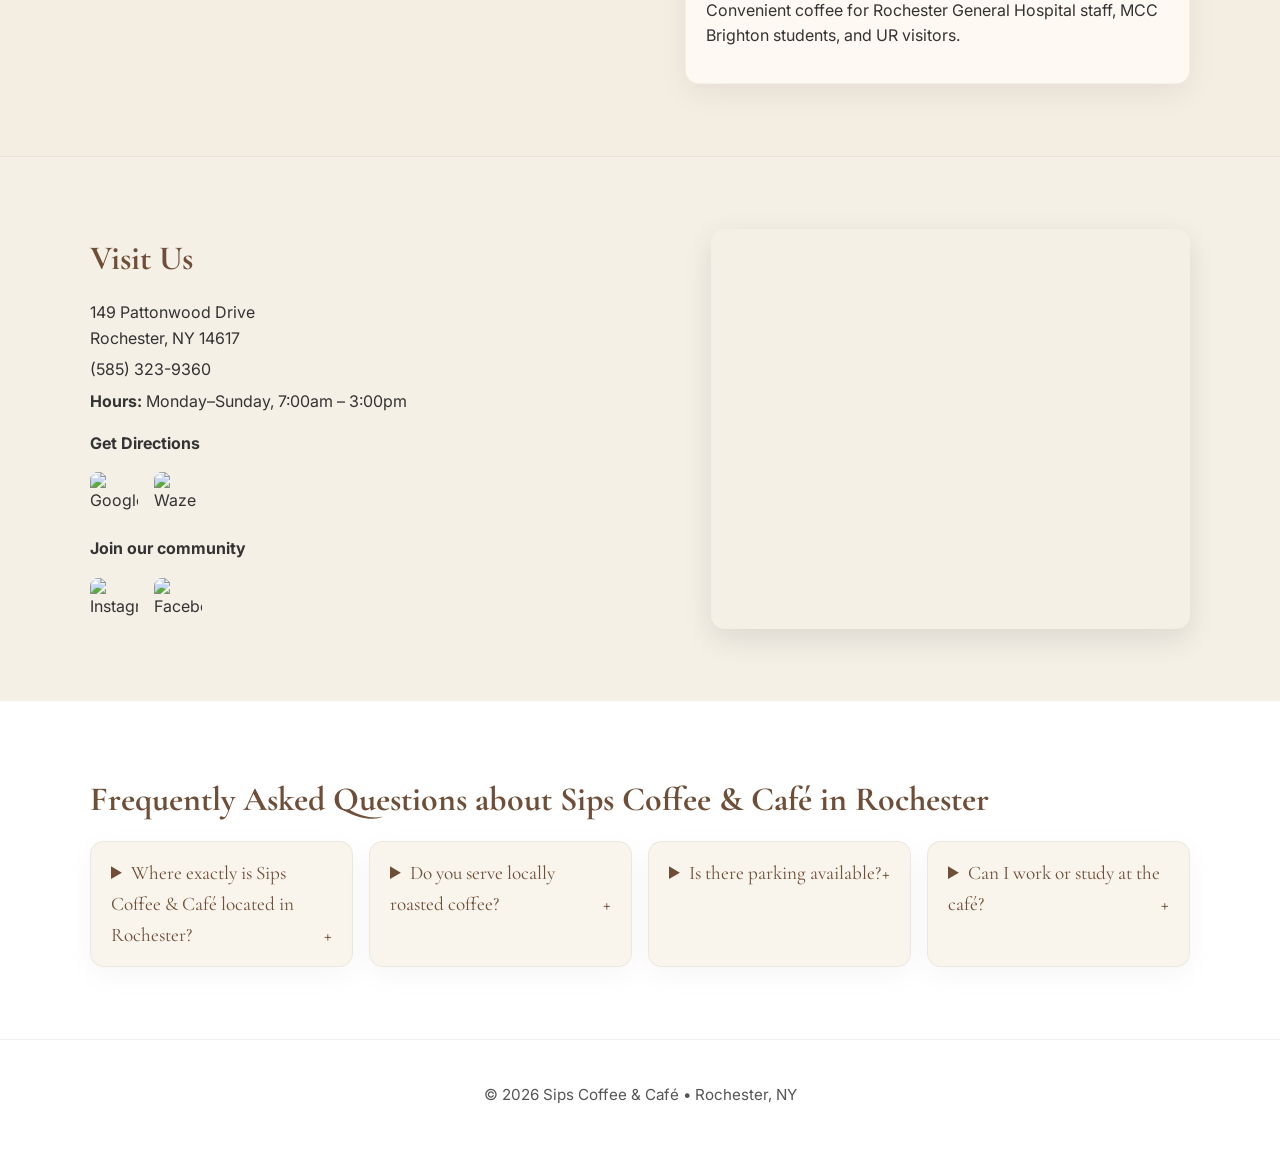
==== commit 6fede582: "Add customer reviews section, update phone number, improve hero CTA, smooth scrolling" ====
--- a/index.html
+++ b/index.html
@@ -37,7 +37,7 @@
     "postalCode": "14617",
     "addressCountry": "US"
   },
-  "telephone": "+1-585-555-1234",
+  "telephone": "+1-585-323-9360",
   "url": "https://sipscoffee.example.com/",
   "openingHours": [
     "Mo-Su 07:00-15:00"
@@ -79,8 +79,7 @@
           <p class="hero-subheadline">Your cozy coffee spot in Rochester, NY</p>
         </div>
         <div class="hero-cta">
-          <a class="btn cta" href="https://www.google.com/maps/dir/?api=1&destination=149+Pattonwood+Drive,+Rochester,+NY+14617" target="_blank">Get Directions</a>
-          <a class="btn ghost" href="https://order.toasttab.com/online/sips-cafe" target="_blank">Order Here</a>
+          <a class="btn cta" href="#contact">Get Directions</a>
         </div>
         <p class="hero-local-info">149 Pattonwood Drive • Rochester, NY • Open 7am–3pm daily</p>
       </section>
@@ -176,6 +175,35 @@
             <a class="btn primary" href="https://order.toasttab.com/online/sips-cafe" target="_blank">Order Online</a>
             <a class="btn ghost" href="#contact">Visit Us</a>
           </div>
+        </div>
+      </section>
+
+      <!-- Customer Reviews Section -->
+      <section id="reviews" class="reviews section">
+        <div class="container">
+          <h2>What Our Customers Say</h2>
+          <p class="reviews-subtitle"><span class="stars-gold">★★★★★</span> Rated 5 stars on <span class="google-text"><span class="g1">G</span><span class="o1">o</span><span class="o2">o</span><span class="g2">g</span><span class="l">l</span><span class="e">e</span></span></p>
+          <div class="reviews-grid">
+            <article class="review-card">
+              <div class="review-stars">★★★★★</div>
+              <p class="review-text">"Amazing coffee! Broccoli and cheese soup was gobbled down by my 15 year old and afterwards he looked at me and said 'that was so good!'"</p>
+              <p class="review-author">— Vicky E.</p>
+              <p class="review-date">January 2026</p>
+            </article>
+            <article class="review-card">
+              <div class="review-stars">★★★★★</div>
+              <p class="review-text">"Super cute local spot. Love the friendly and cozy vibe and the drinks are delicious!"</p>
+              <p class="review-author">— Meghan T.</p>
+              <p class="review-date">January 2026</p>
+            </article>
+            <article class="review-card">
+              <div class="review-stars">★★★★★</div>
+              <p class="review-text">"Visited this location while in Rochester for a wedding weekend. Perfect spot to stop by for a quick cup of coffee and breakfast. Extremely welcoming and friendly staff members. 10/10 experience overall, thank you Sips Coffee & Cafe!"</p>
+              <p class="review-author">— Alex P.</p>
+              <p class="review-date">October 2025</p>
+            </article>
+          </div>
+          <a href="https://www.google.com/search?q=sips+rochester&rlz=1C1CHBF_enUS916US916&oq=sips+rochester&gs_lcrp=EgZjaHJvbWUyBggAEEUYOTIQCAEQLhivARjHARiABBiOBTIGCAIQIxgnMggIAxAAGBYYHjIICAQQABgWGB4yCAgFEAAYFhgeMgYIBhBFGDwyBggHEEUYPNIBCDE5MThqMGo0qAIDsAIB8QUKJ-261VAHew&sourceid=chrome&ie=UTF-8#lrd=0x89d6b7a04311cf23:0x823159e4e14ce31,1,,,," target="_blank" rel="noopener noreferrer" class="btn ghost reviews-cta">See All Reviews on Google</a>
         </div>
       </section>
 
@@ -222,7 +250,7 @@
               149 Pattonwood Drive<br />
               Rochester, NY 14617
             </p>
-            <p class="phone"><a href="tel:+15855551234">(585) 555-1234</a></p>
+            <p class="phone"><a href="tel:+15853239360">(585) 323-9360</a></p>
             <p class="hours">
               <strong>Hours:</strong> Monday–Sunday, 7:00am – 3:00pm
             </p>
--- a/styles.css
+++ b/styles.css
@@ -368,6 +368,103 @@
   gap: 16px;
   margin-top: 36px;
   flex-wrap: wrap;
+}
+
+/* Customer Reviews Section */
+.reviews {
+  background: #fff;
+  text-align: center;
+}
+.reviews h2 {
+  margin-bottom: 8px;
+}
+.reviews-subtitle {
+  font-size: 1.1rem;
+  color: var(--coffee);
+  margin: 0 0 32px 0;
+  letter-spacing: 1px;
+}
+.stars-gold {
+  color: #FFD700;
+  text-shadow: 0 1px 2px rgba(0,0,0,0.1);
+}
+/* Google brand colors */
+.google-text {
+  font-family: 'Product Sans', 'Inter', sans-serif;
+  font-weight: 500;
+}
+.google-text .g1 { color: #4285F4; }
+.google-text .o1 { color: #EA4335; }
+.google-text .o2 { color: #FBBC05; }
+.google-text .g2 { color: #4285F4; }
+.google-text .l { color: #34A853; }
+.google-text .e { color: #EA4335; }
+.reviews-grid {
+  display: grid;
+  grid-template-columns: repeat(3, 1fr);
+  gap: 24px;
+  margin-bottom: 32px;
+}
+.review-card {
+  background: #f9f4ec;
+  border-radius: 16px;
+  padding: 28px 24px;
+  box-shadow: 0 8px 30px rgba(0,0,0,0.06);
+  border: 1px solid rgba(0,0,0,0.04);
+  text-align: left;
+  transition: transform 0.3s ease, box-shadow 0.3s ease;
+}
+.review-card:hover {
+  transform: translateY(-4px);
+  box-shadow: 0 12px 40px rgba(0,0,0,0.1);
+}
+.review-stars {
+  color: #FFD700;
+  font-size: 1.2rem;
+  letter-spacing: 2px;
+  margin-bottom: 14px;
+  text-shadow: 0 1px 2px rgba(0,0,0,0.1);
+}
+.review-text {
+  font-size: 1rem;
+  font-style: italic;
+  line-height: 1.7;
+  color: var(--charcoal);
+  margin: 0 0 18px 0;
+}
+.review-author {
+  font-family: 'Cormorant Garamond', serif;
+  font-size: 1.1rem;
+  font-weight: 600;
+  color: var(--coffee);
+  margin: 0;
+}
+.review-date {
+  font-size: 0.85rem;
+  color: #888;
+  margin: 4px 0 0 0;
+}
+.reviews-cta {
+  margin-top: 8px;
+}
+
+/* Responsive reviews */
+@media (max-width: 900px) {
+  .reviews-grid {
+    grid-template-columns: 1fr;
+    gap: 20px;
+    max-width: 500px;
+    margin-left: auto;
+    margin-right: auto;
+  }
+}
+@media (max-width: 600px) {
+  .review-card {
+    padding: 22px 20px;
+  }
+  .review-text {
+    font-size: 0.95rem;
+  }
 }
 
 /* Responsive gallery */
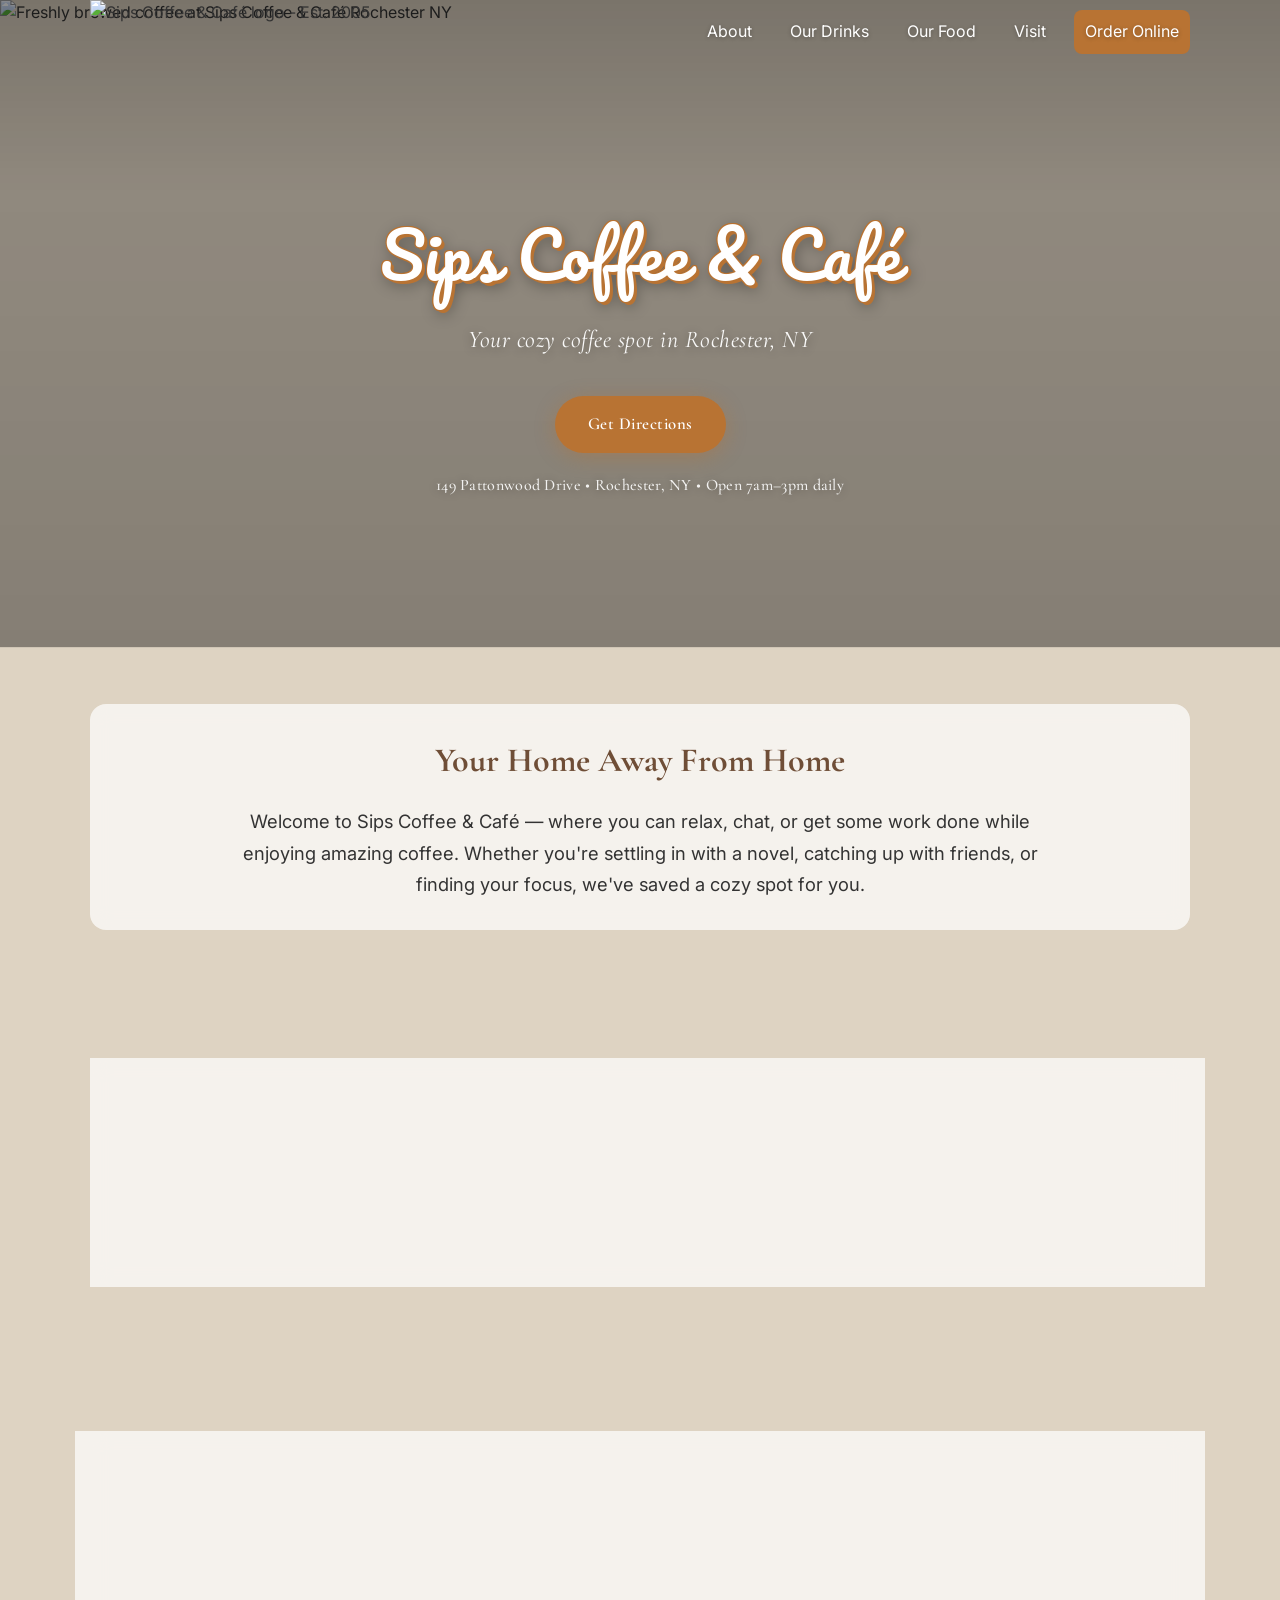
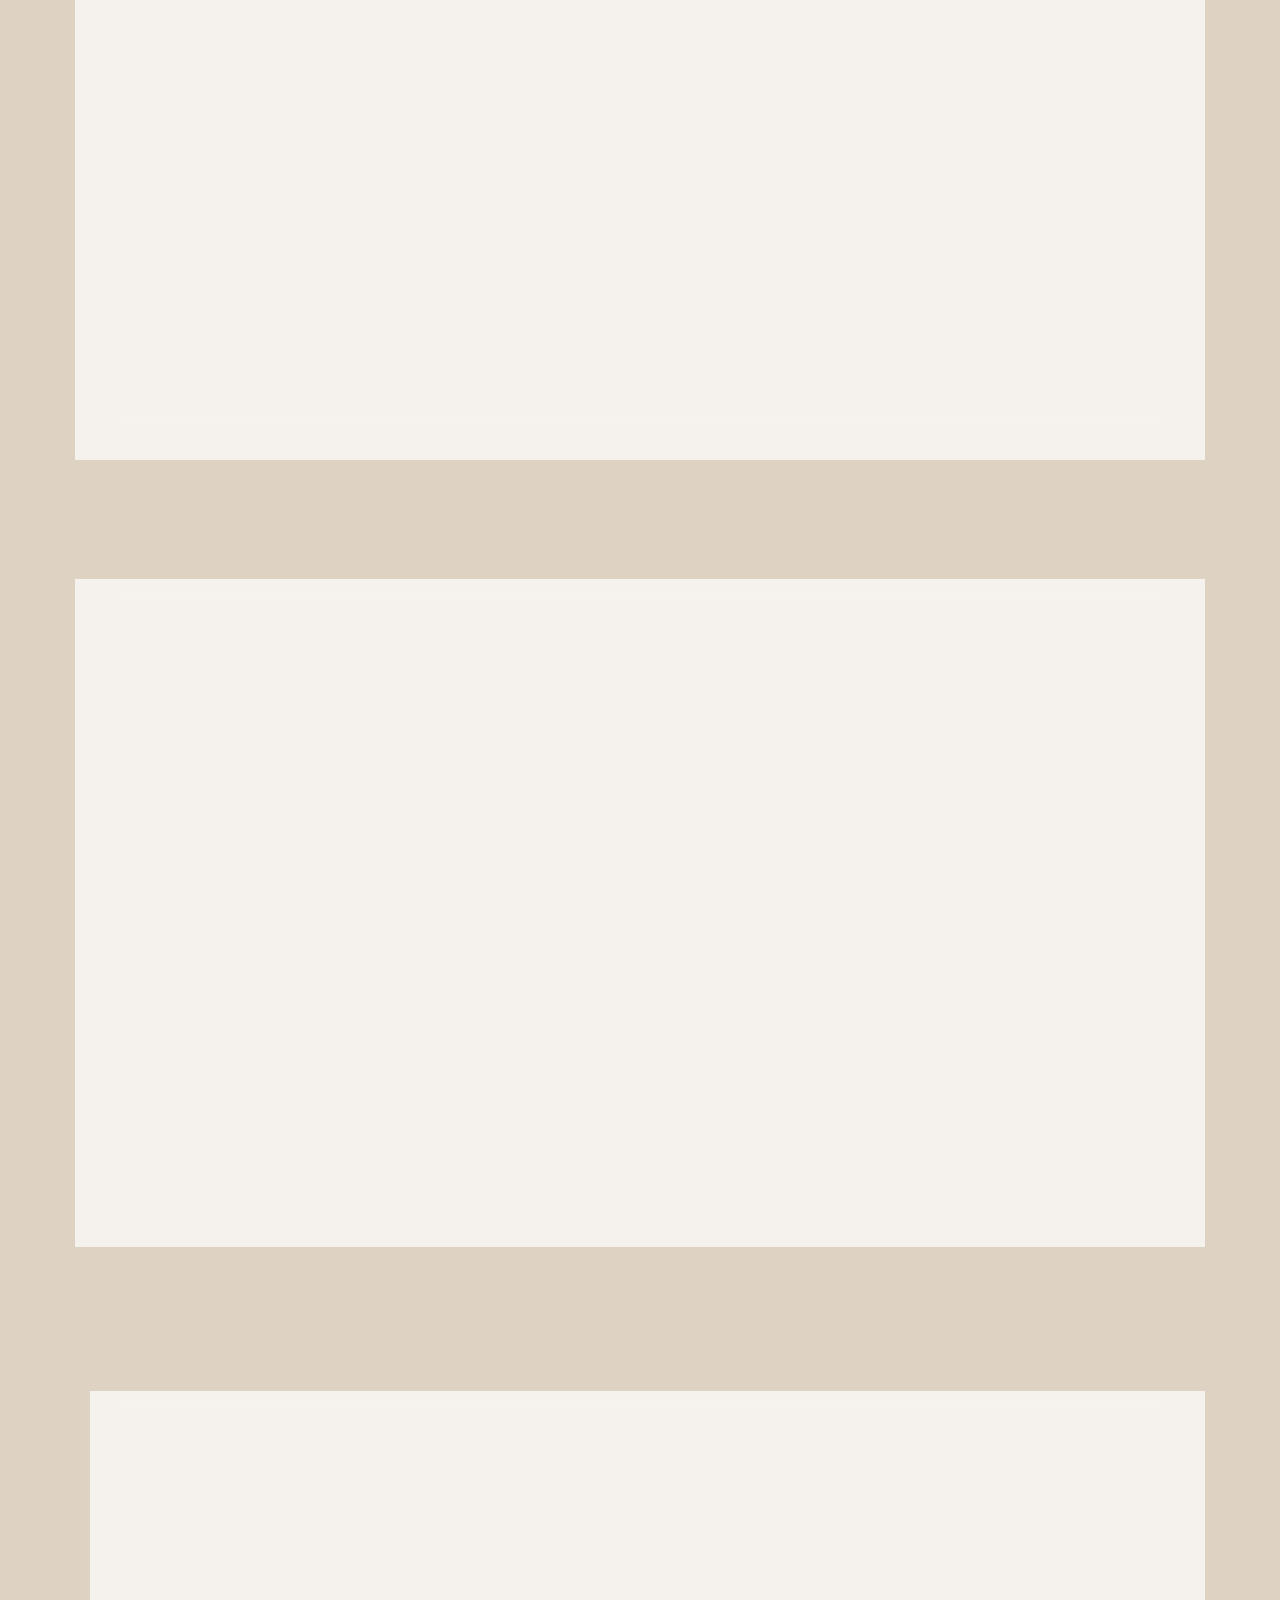
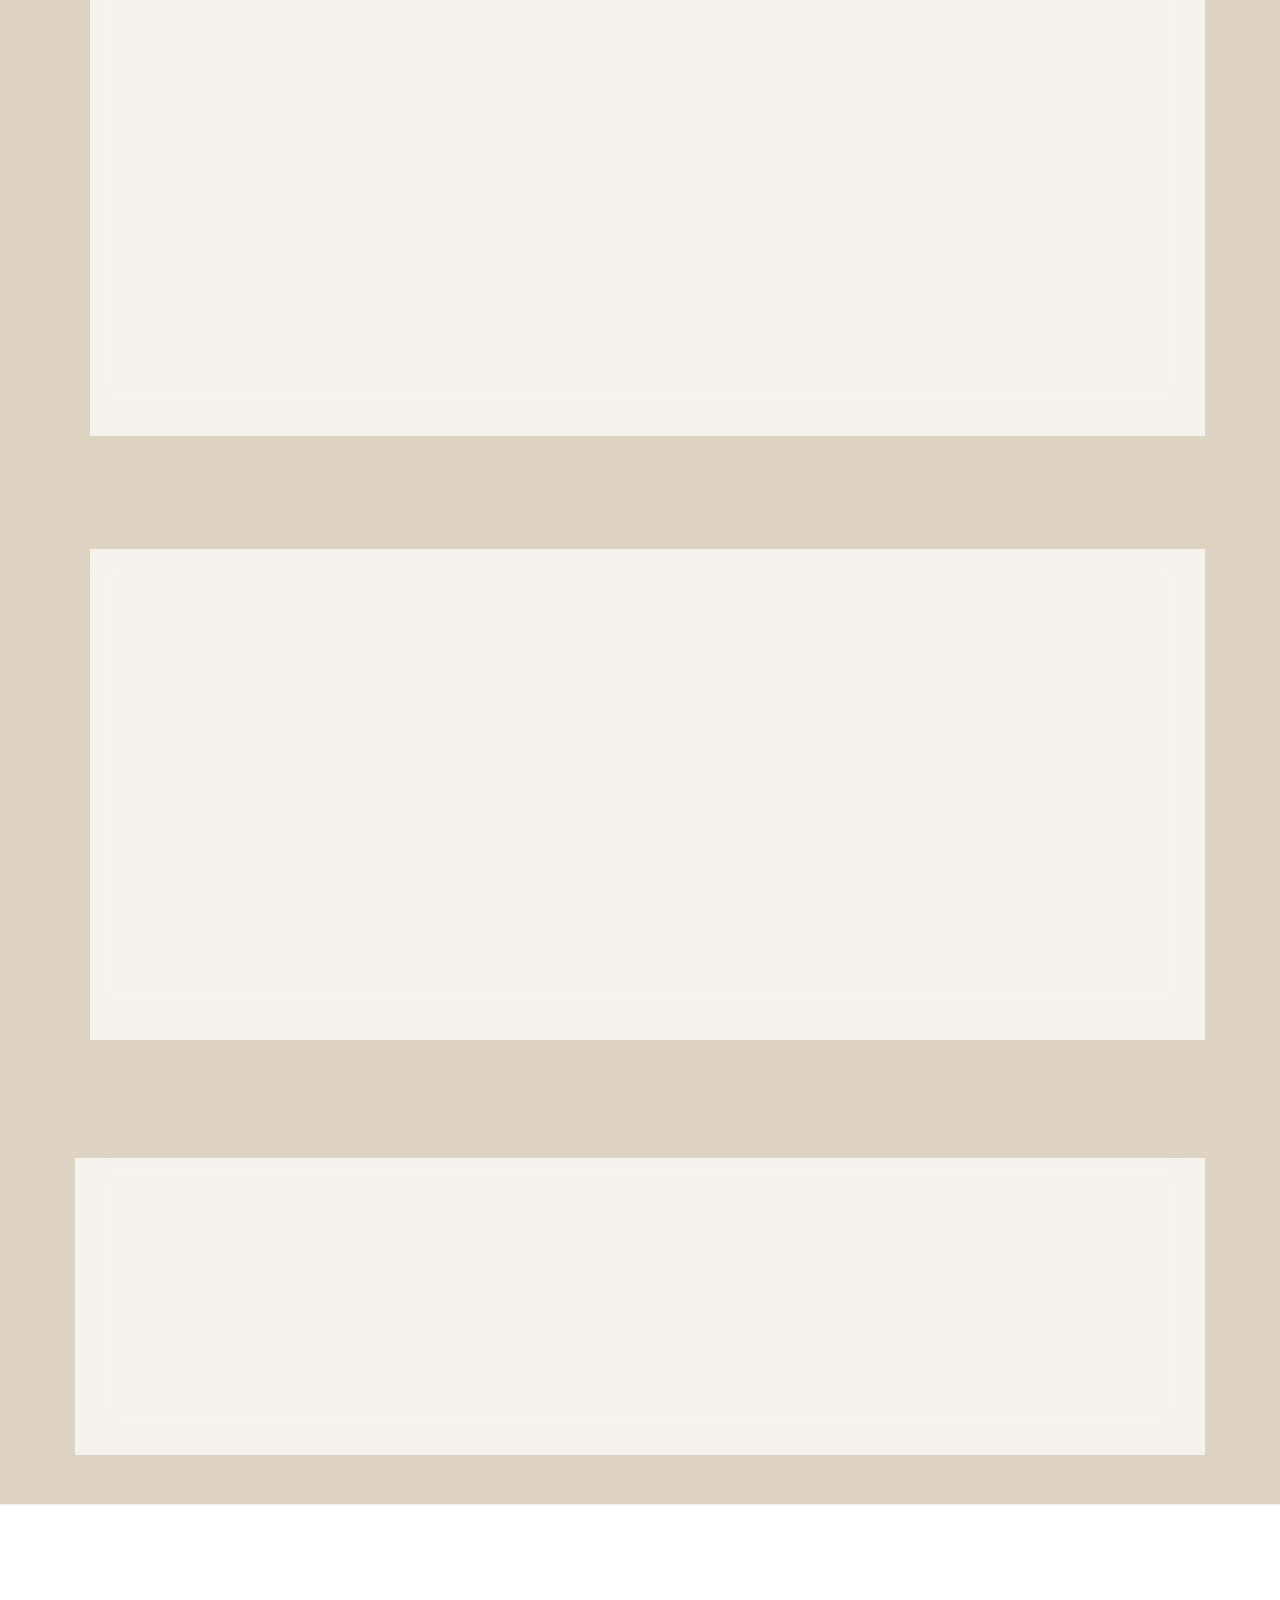
==== commit 78fce44d: "Add coffee beans parallax effect, frosted glass containers, fade-up animations, and UX improvements" ====
--- a/index.html
+++ b/index.html
@@ -46,6 +46,8 @@
     </script>
   </head>
   <body>
+    <!-- Parallax Coffee Beans Background -->
+    <div class="parallax-beans" aria-hidden="true"></div>
 
     <header class="site-header">
       <div class="container header-inner">
@@ -87,8 +89,8 @@
       <!-- Welcome Message -->
       <section class="welcome-section section">
         <div class="container">
-          <h2>Your Home Away From Home</h2>
-          <p class="welcome-text">
+          <h2 class="fade-up">Your Home Away From Home</h2>
+          <p class="welcome-text fade-up fade-up-delay-1">
             Welcome to Sips Coffee & Café — where you can relax, chat, or get some work done while enjoying amazing coffee. Whether you're settling in with a novel, catching up with friends, or finding your focus, we've saved a cozy spot for you.
           </p>
         </div>
@@ -98,12 +100,12 @@
       <section id="about" class="about section">
         <div class="container two-col">
           <div class="about-text">
-            <h2>About Sips</h2>
-            <p>
+            <h2 class="fade-up">About Sips</h2>
+            <p class="fade-up fade-up-delay-1">
               At Sips Coffee & Café, you're more than a customer — you're part of our community. Come enjoy locally roasted coffee, scratch-made baked goods, and a warm atmosphere that feels just like home.
             </p>
           </div>
-          <div class="about-media">
+          <div class="about-media fade-up fade-up-delay-2">
             <img src="https://images.unsplash.com/photo-1504753793650-d4a2b783c15e?w=900&q=80&auto=format&fit=crop" alt="Steam rising from a cup of coffee on a rustic table" class="rounded shadow" />
           </div>
         </div>
@@ -112,10 +114,10 @@
       <!-- Menu Highlights -->
       <section id="menu" class="menu section">
         <div class="container">
-          <h2>What's Brewing</h2>
+          <h2 class="fade-up">What's Brewing</h2>
           <div class="cards">
             <!-- Swap placeholder images with real menu photos later -->
-            <a href="our-drinks.html" class="card-link">
+            <a href="our-drinks.html" class="card-link fade-up fade-up-delay-1">
               <article class="card">
                 <div class="card-media">
                   <img src="https://images.unsplash.com/photo-1511920170033-f8396924c348?w=800&q=80&auto=format&fit=crop" alt="Handcrafted drinks and espresso beverages" />
@@ -126,7 +128,7 @@
                 </div>
               </article>
             </a>
-            <a href="our-food.html#bakery" class="card-link">
+            <a href="our-food.html#bakery" class="card-link fade-up fade-up-delay-2">
               <article class="card">
                 <div class="card-media">
                   <img src="https://images.unsplash.com/photo-1509440159596-0249088772ff?w=800&q=80&auto=format&fit=crop" alt="Fresh baked goods and pastries" />
@@ -137,7 +139,7 @@
                 </div>
               </article>
             </a>
-            <a href="our-food.html#breakfast" class="card-link">
+            <a href="our-food.html#breakfast" class="card-link fade-up fade-up-delay-3">
               <article class="card">
                 <div class="card-media">
                   <img src="https://images.unsplash.com/photo-1525351484163-7529414344d8?w=800&q=80&auto=format&fit=crop" alt="Hearty breakfast plates" />
@@ -148,7 +150,7 @@
                 </div>
               </article>
             </a>
-            <a href="our-food.html#paninis" class="card-link">
+            <a href="our-food.html#paninis" class="card-link fade-up fade-up-delay-4">
               <article class="card">
                 <div class="card-media">
                   <img src="https://images.unsplash.com/photo-1509722747041-616f39b57569?w=800&q=80&auto=format&fit=crop" alt="Gourmet paninis and wraps" />
@@ -159,7 +161,7 @@
                 </div>
               </article>
             </a>
-            <a href="our-food.html#salads" class="card-link">
+            <a href="our-food.html#salads" class="card-link fade-up fade-up-delay-5">
               <article class="card">
                 <div class="card-media">
                   <img src="https://images.unsplash.com/photo-1512621776951-a57141f2eefd?w=800&q=80&auto=format&fit=crop" alt="Fresh salads and sides" />
@@ -171,7 +173,7 @@
               </article>
             </a>
           </div>
-          <div class="menu-cta">
+          <div class="menu-cta fade-up">
             <a class="btn primary" href="https://order.toasttab.com/online/sips-cafe" target="_blank">Order Online</a>
             <a class="btn ghost" href="#contact">Visit Us</a>
           </div>
@@ -181,29 +183,29 @@
       <!-- Customer Reviews Section -->
       <section id="reviews" class="reviews section">
         <div class="container">
-          <h2>What Our Customers Say</h2>
-          <p class="reviews-subtitle"><span class="stars-gold">★★★★★</span> Rated 5 stars on <span class="google-text"><span class="g1">G</span><span class="o1">o</span><span class="o2">o</span><span class="g2">g</span><span class="l">l</span><span class="e">e</span></span></p>
+          <h2 class="fade-up">What Our Customers Say</h2>
+          <p class="reviews-subtitle fade-up fade-up-delay-1"><span class="stars-gold">★★★★★</span> Rated 5 stars on <span class="google-text"><span class="g1">G</span><span class="o1">o</span><span class="o2">o</span><span class="g2">g</span><span class="l">l</span><span class="e">e</span></span></p>
           <div class="reviews-grid">
-            <article class="review-card">
+            <article class="review-card fade-up fade-up-delay-1">
               <div class="review-stars">★★★★★</div>
               <p class="review-text">"Amazing coffee! Broccoli and cheese soup was gobbled down by my 15 year old and afterwards he looked at me and said 'that was so good!'"</p>
               <p class="review-author">— Vicky E.</p>
               <p class="review-date">January 2026</p>
             </article>
-            <article class="review-card">
+            <article class="review-card fade-up fade-up-delay-2">
               <div class="review-stars">★★★★★</div>
               <p class="review-text">"Super cute local spot. Love the friendly and cozy vibe and the drinks are delicious!"</p>
               <p class="review-author">— Meghan T.</p>
               <p class="review-date">January 2026</p>
             </article>
-            <article class="review-card">
+            <article class="review-card fade-up fade-up-delay-3">
               <div class="review-stars">★★★★★</div>
               <p class="review-text">"Visited this location while in Rochester for a wedding weekend. Perfect spot to stop by for a quick cup of coffee and breakfast. Extremely welcoming and friendly staff members. 10/10 experience overall, thank you Sips Coffee & Cafe!"</p>
               <p class="review-author">— Alex P.</p>
               <p class="review-date">October 2025</p>
             </article>
           </div>
-          <a href="https://www.google.com/search?q=sips+rochester&rlz=1C1CHBF_enUS916US916&oq=sips+rochester&gs_lcrp=EgZjaHJvbWUyBggAEEUYOTIQCAEQLhivARjHARiABBiOBTIGCAIQIxgnMggIAxAAGBYYHjIICAQQABgWGB4yCAgFEAAYFhgeMgYIBhBFGDwyBggHEEUYPNIBCDE5MThqMGo0qAIDsAIB8QUKJ-261VAHew&sourceid=chrome&ie=UTF-8#lrd=0x89d6b7a04311cf23:0x823159e4e14ce31,1,,,," target="_blank" rel="noopener noreferrer" class="btn ghost reviews-cta">See All Reviews on Google</a>
+          <a href="https://www.google.com/search?q=sips+rochester&rlz=1C1CHBF_enUS916US916&oq=sips+rochester&gs_lcrp=EgZjaHJvbWUyBggAEEUYOTIQCAEQLhivARjHARiABBiOBTIGCAIQIxgnMggIAxAAGBYYHjIICAQQABgWGB4yCAgFEAAYFhgeMgYIBhBFGDwyBggHEEUYPNIBCDE5MThqMGo0qAIDsAIB8QUKJ-261VAHew&sourceid=chrome&ie=UTF-8#lrd=0x89d6b7a04311cf23:0x823159e4e14ce31,1,,,," target="_blank" rel="noopener noreferrer" class="btn ghost reviews-cta fade-up">See All Reviews on Google</a>
         </div>
       </section>
 
@@ -211,28 +213,28 @@
       <section id="local" class="local section">
         <div class="container local-grid">
           <div>
-            <h2>Serving Rochester &amp; Irondequoit Neighborhoods</h2>
-            <p>
+            <h2 class="fade-up">Serving Rochester &amp; Irondequoit Neighborhoods</h2>
+            <p class="fade-up fade-up-delay-1">
               We're tucked along Pattonwood Drive near the Genesee River and Irondequoit Bay, minutes from Seabreeze Amusement Park and Ontario Beach Park. Drop in before a stroll along the Charlotte Pier, meet friends from the North Winton Village arts district, or grab a latte on your way to the University of Rochester campus.
             </p>
-            <ul class="local-list">
+            <ul class="local-list fade-up fade-up-delay-2">
               <li>Quick coffee stop for commuters on Lake Avenue and St. Paul Boulevard</li>
               <li>Cozy workspace for remote professionals across Rochester's East Side</li>
               <li>Weekend hangout for families exploring Irondequoit and Webster parks</li>
             </ul>
           </div>
           <div>
-            <h3>Nearby Rochester Landmarks</h3>
+            <h3 class="fade-up">Nearby Rochester Landmarks</h3>
             <div class="local-cards">
-              <article>
+              <article class="fade-up fade-up-delay-1">
                 <h4>Seabreeze &amp; Ontario Beach</h4>
                 <p>Fuel up before roller coasters, sunset sails, and beach picnics — we're under 5 minutes away.</p>
               </article>
-              <article>
+              <article class="fade-up fade-up-delay-2">
                 <h4>Downtown Rochester</h4>
                 <p>Only a 12-minute drive to the East End, Strong Museum of Play, and Rochester Riverside events.</p>
               </article>
-              <article>
+              <article class="fade-up fade-up-delay-3">
                 <h4>Local Hospitals &amp; Campuses</h4>
                 <p>Convenient coffee for Rochester General Hospital staff, MCC Brighton students, and UR visitors.</p>
               </article>
@@ -245,16 +247,16 @@
       <section id="contact" class="contact section">
         <div class="container two-col">
           <div class="contact-info">
-            <h2>Visit Us</h2>
-            <p class="address">
+            <h2 class="fade-up">Visit Us</h2>
+            <p class="address fade-up fade-up-delay-1">
               149 Pattonwood Drive<br />
               Rochester, NY 14617
             </p>
-            <p class="phone"><a href="tel:+15853239360">(585) 323-9360</a></p>
-            <p class="hours">
+            <p class="phone fade-up fade-up-delay-1"><a href="tel:+15853239360">(585) 323-9360</a></p>
+            <p class="hours fade-up fade-up-delay-2">
               <strong>Hours:</strong> Monday–Sunday, 7:00am – 3:00pm
             </p>
-            <div class="directions-cta">
+            <div class="directions-cta fade-up fade-up-delay-2">
               <p><strong>Get Directions</strong></p>
               <div class="cta-row directions-buttons">
                 <a href="https://www.google.com/maps/dir/?api=1&destination=149+Pattonwood+Drive,+Rochester,+NY+14617" target="_blank" rel="noopener noreferrer" title="Open in Google Maps">
@@ -265,7 +267,7 @@
                 </a>
               </div>
             </div>
-            <div class="community-cta">
+            <div class="community-cta fade-up fade-up-delay-3">
               <p><strong>Join our community</strong></p>
               <div class="cta-row social-buttons">
                 <a href="https://www.instagram.com/sipsrochester?igsh=MWJuaWdyMm83aXFt" target="_blank" rel="noopener noreferrer" title="Follow us on Instagram">
@@ -277,7 +279,7 @@
               </div>
             </div>
           </div>
-          <div class="contact-media">
+          <div class="contact-media fade-up fade-up-delay-2">
             <iframe title="Map showing Sips Coffee & Café in Rochester NY" src="https://www.google.com/maps/embed?pb=!1m18!1m12!1m3!1d2910.930062196267!2d-77.60008952360789!3d43.238052871128854!2m3!1f0!2f0!3f0!3m2!1i1024!2i768!4f13.1!3m3!1m2!1s0x89d6c9c4cf0aba41%3A0x3f8d6b2f4c6418c3!2s149%20Pattonwood%20Dr%2C%20Rochester%2C%20NY%2014617!5e0!3m2!1sen!2sus!4v1730770580000!5m2!1sen!2sus" class="rounded shadow" style="border:0; width: 100%; height: 100%; min-height: 400px;" allowfullscreen="" loading="lazy" referrerpolicy="no-referrer-when-downgrade"></iframe>
           </div>
         </div>
@@ -286,21 +288,21 @@
       <!-- FAQ Section -->
       <section id="faq" class="faq section">
         <div class="container">
-          <h2>Frequently Asked Questions about Sips Coffee &amp; Café in Rochester</h2>
+          <h2 class="fade-up">Frequently Asked Questions about Sips Coffee &amp; Café in Rochester</h2>
           <div class="faq-grid">
-            <details>
+            <details class="fade-up fade-up-delay-1">
               <summary>Where exactly is Sips Coffee &amp; Café located in Rochester?</summary>
               <p>You'll find us at 149 Pattonwood Drive, Rochester, NY 14617 — right where Irondequoit meets Charlotte near the mouth of the Genesee River.</p>
             </details>
-            <details>
+            <details class="fade-up fade-up-delay-2">
               <summary>Do you serve locally roasted coffee?</summary>
               <p>Yes! We partner with Rochester roasters for espresso, pour-overs, and seasonal blends. Ask about our current single-origin feature.</p>
             </details>
-            <details>
+            <details class="fade-up fade-up-delay-3">
               <summary>Is there parking available?</summary>
               <p>We offer free on-site parking and plenty of street parking on Pattonwood Drive, making it easy to grab coffee before heading to Seabreeze or Durand Beach.</p>
             </details>
-            <details>
+            <details class="fade-up fade-up-delay-4">
               <summary>Can I work or study at the café?</summary>
               <p>Absolutely. We have reliable Wi-Fi, plenty of outlets, and quiet morning hours — perfect for remote work, tutoring sessions, or studying for classes at MCC or RIT.</p>
             </details>
--- a/styles.css
+++ b/styles.css
@@ -7,7 +7,7 @@
 
 :root {
   --coffee: #6F4E37;
-  --cream: #F5F0E6;
+  --cream: #DED3C2;
   --copper: #B87333;
   --charcoal: #333333;
   --shadow: 0 10px 30px rgba(0,0,0,0.1);
@@ -29,6 +29,11 @@
 .container {
   width: min(1100px, 92vw);
   margin: 0 auto;
+  background: rgba(255, 255, 255, 0.70);
+  padding: 30px;
+  border-radius: 16px;
+  backdrop-filter: blur(10px);
+  -webkit-backdrop-filter: blur(10px);
 }
 
 /* Header */
@@ -76,6 +81,25 @@
 
 .main-nav a:hover { background: rgba(255,255,255,0.15); }
 .site-header.scrolled .main-nav a:hover { background: rgba(0,0,0,0.05); }
+
+/* Exclude header from frosted glass effect */
+.site-header .container {
+  background: transparent;
+  backdrop-filter: none;
+  -webkit-backdrop-filter: none;
+  padding: 0;
+  border-radius: 0;
+}
+
+/* Exclude drinks and food hero sections from frosted glass */
+.drinks-hero .container,
+.food-hero .container {
+  background: transparent;
+  backdrop-filter: none;
+  -webkit-backdrop-filter: none;
+  padding: 0;
+  border-radius: 0;
+}
 
 
 .btn {
@@ -372,7 +396,7 @@
 
 /* Customer Reviews Section */
 .reviews {
-  background: #fff;
+  background: transparent;
   text-align: center;
 }
 .reviews h2 {
@@ -558,7 +582,7 @@
 
 /* Welcome Section */
 .welcome-section {
-  background: #fff;
+  background: transparent;
   text-align: center;
   padding: 56px 0;
 }
@@ -634,9 +658,7 @@
 
 /* Local SEO Section */
 .local {
-  background: #f4ede2;
-  border-top: 1px solid rgba(0,0,0,0.05);
-  border-bottom: 1px solid rgba(0,0,0,0.05);
+  background: transparent;
 }
 .local-grid {
   display: grid;
@@ -702,12 +724,12 @@
 
 /* FAQ Section */
 .faq {
-  background: #fff;
+  background: transparent;
 }
 .faq-grid {
   display: grid;
   gap: 16px;
-  grid-template-columns: repeat(auto-fit, minmax(260px, 1fr));
+  grid-template-columns: repeat(2, 1fr);
 }
 .faq details {
   background: #f9f4ec;
@@ -738,9 +760,7 @@
 
 /* Local SEO Section */
 .local {
-  background: #f4ede2;
-  border-top: 1px solid rgba(0,0,0,0.05);
-  border-bottom: 1px solid rgba(0,0,0,0.05);
+  background: transparent;
 }
 .local-grid {
   display: grid;
@@ -806,12 +826,12 @@
 
 /* FAQ Section */
 .faq {
-  background: #fff;
+  background: transparent;
 }
 .faq-grid {
   display: grid;
   gap: 16px;
-  grid-template-columns: repeat(auto-fit, minmax(260px, 1fr));
+  grid-template-columns: repeat(2, 1fr);
 }
 .faq details {
   background: #f9f4ec;
@@ -934,6 +954,63 @@
 /* Parallax subtle effect for hero on scroll */
 .parallax { will-change: transform; }
 
+/* ========================================
+   Coffee Beans Parallax Background
+   ======================================== */
+.parallax-beans {
+  position: fixed;
+  top: -200vh;              /* Push seam further down, below viewport */
+  left: 0;
+  width: 100%;
+  height: 500vh;            /* 5x viewport height — covers long pages */
+  background-image: url('sips media/beans.png');
+  background-size: 1100px auto;  /* Larger = fewer tiles = fewer seams */
+  background-repeat: repeat;     /* Tile infinitely */
+  background-position: center bottom;
+  opacity: 0.60;            /* Balanced visibility */
+  z-index: -1;
+  pointer-events: none;
+  will-change: transform;
+}
+
+/* Reduce parallax effect for users who prefer reduced motion */
+@media (prefers-reduced-motion: reduce) {
+  .parallax-beans {
+    position: absolute;
+    transform: none !important;
+  }
+}
+
+/* ========================================
+   Fade-Up Scroll Animations
+   ======================================== */
+.fade-up {
+  opacity: 0;
+  transform: translateY(30px);
+  transition: opacity 0.6s ease-out, transform 0.6s ease-out;
+}
+
+.fade-up.visible {
+  opacity: 1;
+  transform: translateY(0);
+}
+
+/* Staggered delays for grouped items */
+.fade-up-delay-1 { transition-delay: 0.1s; }
+.fade-up-delay-2 { transition-delay: 0.2s; }
+.fade-up-delay-3 { transition-delay: 0.3s; }
+.fade-up-delay-4 { transition-delay: 0.4s; }
+.fade-up-delay-5 { transition-delay: 0.5s; }
+
+/* Respect reduced motion preference */
+@media (prefers-reduced-motion: reduce) {
+  .fade-up {
+    opacity: 1;
+    transform: none;
+    transition: none;
+  }
+}
+
 /* Responsive */
 @media (max-width: 1200px) {
   .menu .cards { grid-template-columns: repeat(3, 1fr); }
